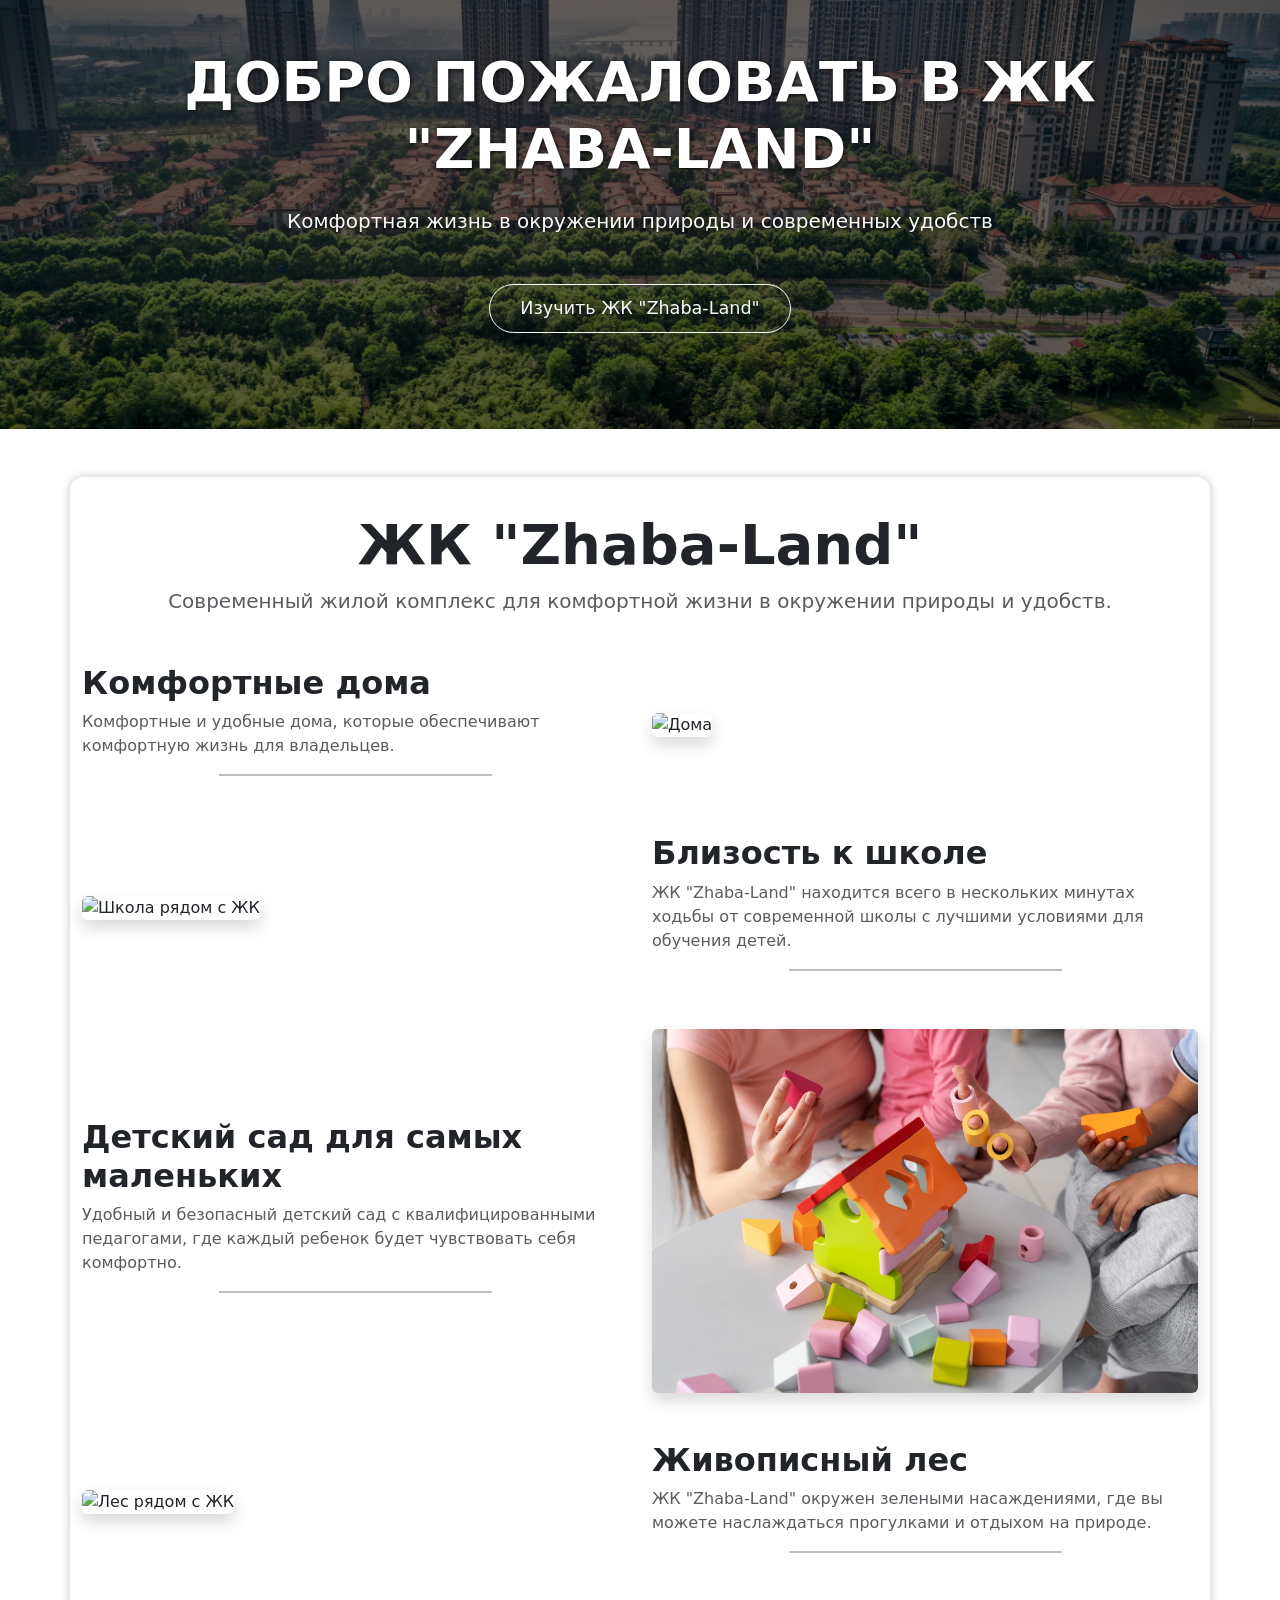
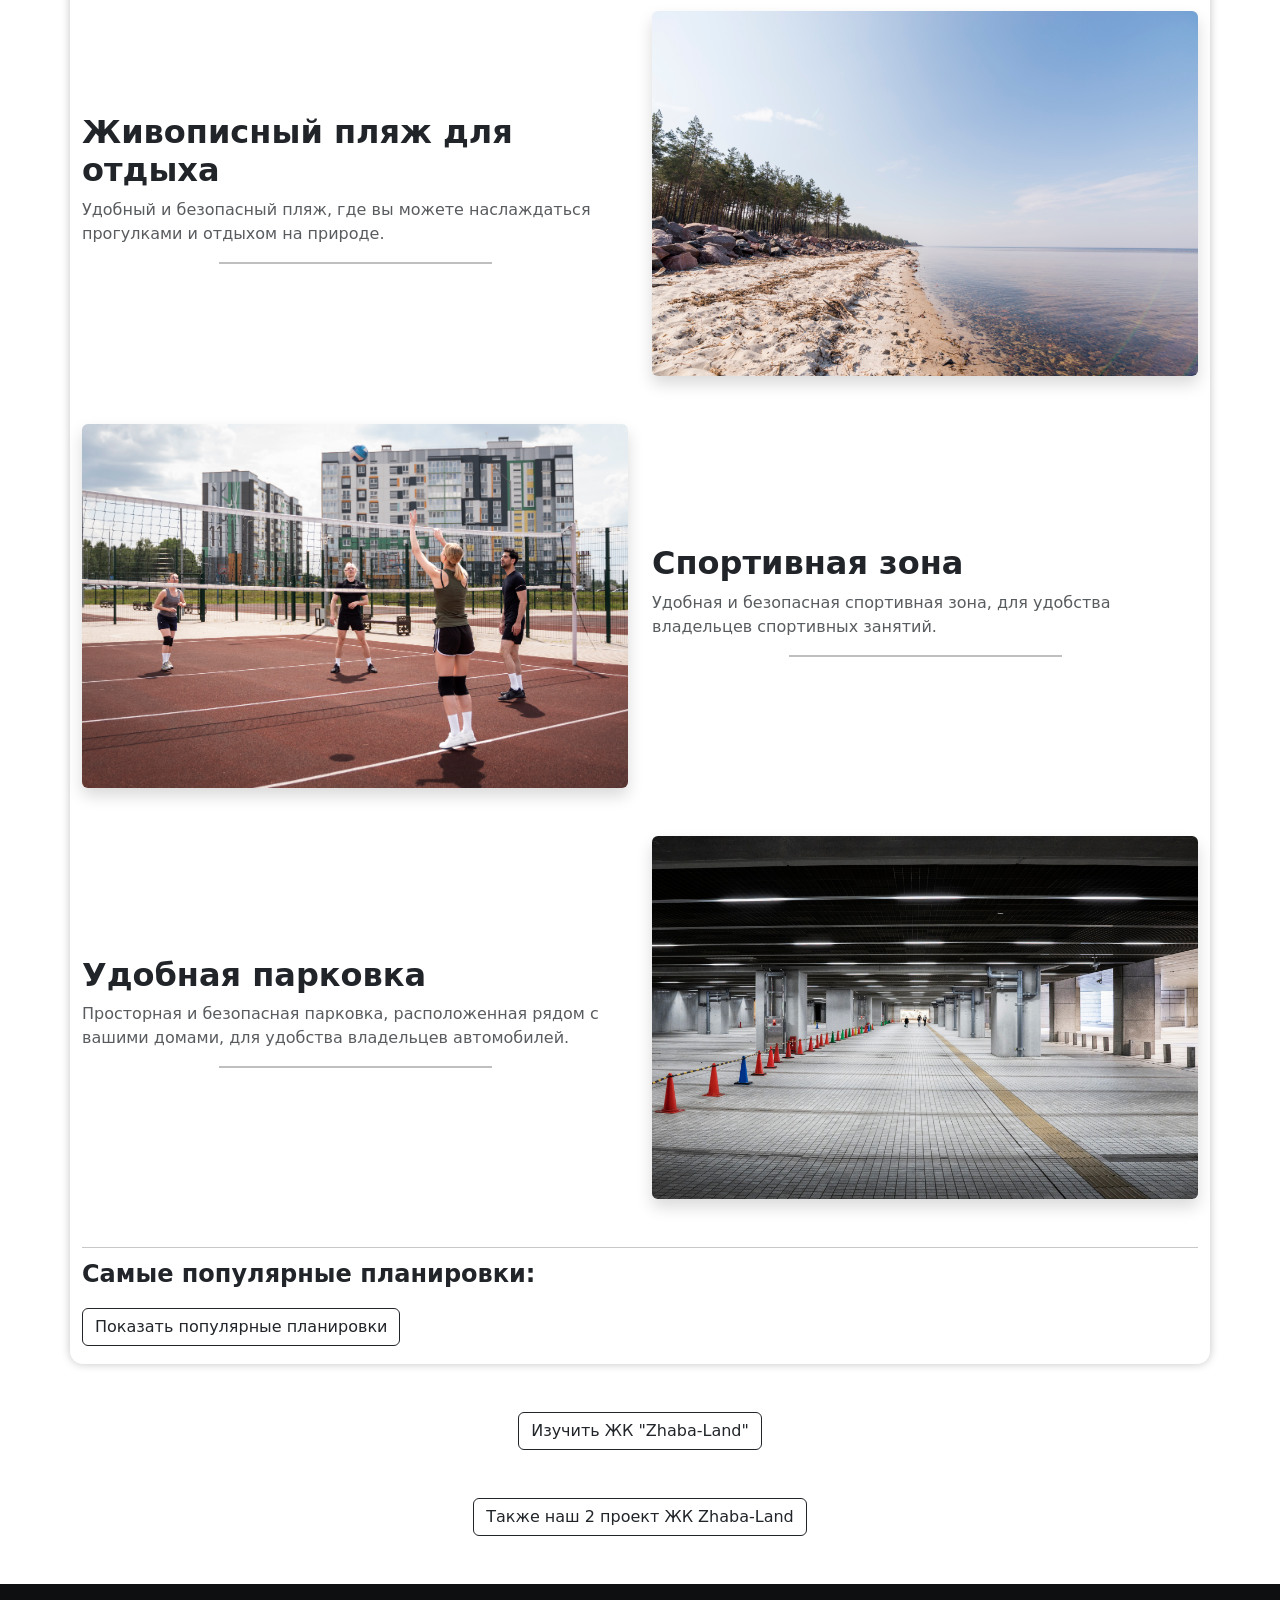
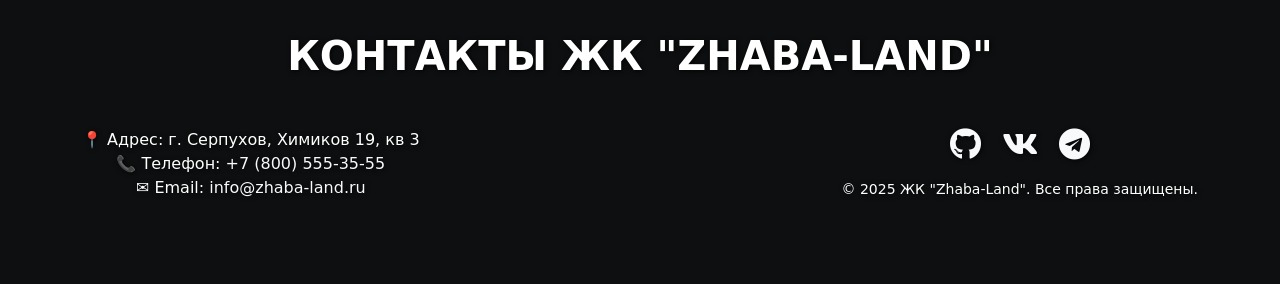
==== project-1/index.html @ 7898f42f "create repo" ====
<!DOCTYPE html>
<html lang="en">
<head>
    <meta charset="UTF-8">
    <script src="../js/assest.js" defer></script>
    <link rel="preload" href="../image/school.jpg" as="image">
    <link rel="preload" href="../image/kindergarten.jpg" as="image">
    <link rel="preload" href="../image/forest.jpg" as="image">
    <link rel="preload" href="../image/parking.jpg" as="image">
    <link rel="preload" href="../image/beach.jpg" as="image">
    <link rel="preload" href="../image/sport-zone.jpg" as="image">
    <link rel="preload" href="../image/house.jpg" as="image">
    <meta name="viewport" content="width=device-width, initial-scale=1.0">
    <link rel="stylesheet" href="../css/main.css">
    <link rel="stylesheet" href="https://cdn.jsdelivr.net/npm/bootstrap@5.3.0/dist/css/bootstrap.min.css">
    <script src="https://cdn.jsdelivr.net/npm/bootstrap@5.3.0/dist/js/bootstrap.bundle.min.js" defer></script>
    <link rel="shortcut icon" href="image/house.svg" type="image/svg+xml">
    <link href="https://cdnjs.cloudflare.com/ajax/libs/font-awesome/5.15.4/css/all.min.css" rel="stylesheet">
    <title>ЖК "Zhaba-Land"</title>
</head>
<body>
<div id="mini-header" class="mini-header">
  <div class="container d-flex justify-content-between align-items-center">
    <a href="#home" class="text-white text-decoration-none fw-bold">ЖК "Zhaba-Land"</a>
    <nav>
      <a href="#about" class="text-white mx-2">О нас</a>
      <a href="#popular-plans-title" class="text-white mx-2">Популярные планировки</a>
      <a href="#contact" class="text-white mx-2">Контакты</a>
      <a href="../index.html" class="text-white mx-2">Назад</a>
    </nav>
  </div>
</div>
<header class="container-fluid bg-dark text-white text-center py-5 position-relative" id="home">
  <div class="overlay"></div>
  <div class="container">
    <div class="row">
      <div class="col">
        <h1 class="display-4 fw-bold mb-4 text-uppercase">
          Добро пожаловать в ЖК "Zhaba-Land"
        </h1>
        <p class="lead text-light mb-5">
          Комфортная жизнь в окружении природы и современных удобств
        </p>
        <button type="button" class="d-flex btn btn-outline-light ms-auto me-auto mt-2 mb-5" data-bs-toggle="modal" data-bs-target="#mapModal">
          Изучить ЖК "Zhaba-Land"
       </button>
      </div>
    </div>
  </div>
</header>
<main class="container my-5" id="main">
<section class="text-center mb-5 mt-4" id="about">
  <h1 class="display-4 fw-bold">ЖК "Zhaba-Land"</h1>
  <p class="lead text-muted">
    Современный жилой комплекс для комфортной жизни в окружении природы и удобств.
  </p>
</section>
<section class="row align-items-center mb-5">
  <div class="col-md-6 order-md-2">
    <img src="../image/house.jpg" alt="Дома" class="img-fluid rounded shadow">
  </div>
  <div class="col-md-6">
    <h2 class="fw-bold">Комфортные дома</h2>
    <p class="text-muted">
      Комфортные и удобные дома, которые обеспечивают комфортную жизнь для владельцев.
    </p>
    <hr>
  </div>
</section>
<section class="row align-items-center mb-5">
  <div class="col-md-6">
    <img src="../image/school.jpg" alt="Школа рядом с ЖК" class="img-fluid rounded shadow">
  </div>
  <div class="col-md-6">
    <h2 class="fw-bold">Близость к школе</h2>
    <p class="text-muted">
      ЖК "Zhaba-Land" находится всего в нескольких минутах ходьбы от современной школы с лучшими условиями для обучения детей.
    </p>
    <hr>
  </div>
</section>
<section class="row align-items-center mb-5">
  <div class="col-md-6 order-md-2">
    <img src="../image/kindergarten.jpg" alt="Детский сад рядом с ЖК" class="img-fluid rounded shadow">
  </div>
  <div class="col-md-6 order-md-1">
    <h2 class="fw-bold">Детский сад для самых маленьких</h2>
    <p class="text-muted">
      Удобный и безопасный детский сад с квалифицированными педагогами, где каждый ребенок будет чувствовать себя комфортно.
    </p>
    <hr>
  </div>
</section>
<section class="row align-items-center mb-5">
  <div class="col-md-6">
    <img src="../image/forest.jpg" alt="Лес рядом с ЖК" class="img-fluid rounded shadow">
  </div>
  <div class="col-md-6">
    <h2 class="fw-bold">Живописный лес</h2>
    <p class="text-muted">
      ЖК "Zhaba-Land" окружен зелеными насаждениями, где вы можете наслаждаться прогулками и отдыхом на природе.
    </p>
    <hr>
  </div>
</section>
<section class="row align-items-center mb-5">
  <div class="col-md-6 order-md-2">
    <img src="../image/beach.jpg" alt="Пляж рядом с ЖК" class="img-fluid rounded shadow">
  </div>
  <div class="col-md-6">
    <h2 class="fw-bold">Живописный пляж для отдыха</h2>
    <p class="text-muted">
      Удобный и безопасный пляж, где вы можете наслаждаться прогулками и отдыхом на природе.
    </p>
    <hr>
  </div>
</section>
<section class="row align-items-center mb-5">
  <div class="col-md-6">
    <img src="../image/sport-zone.jpg" alt="Спортивная зона рядом с ЖК" class="img-fluid rounded shadow">
  </div>
  <div class="col-md-6 order-md-1">
    <h2 class="fw-bold">Спортивная зона</h2>
    <p class="text-muted">
      Удобная и безопасная спортивная зона, для удобства владельцев спортивных занятий.
    </p>
    <hr>
  </div>
</section>
<section class="row align-items-center">
  <div class="col-md-6 order-md-2">
    <img src="../image/parking.jpg" alt="Парковка рядом с ЖК" class="img-fluid rounded shadow">
  </div>
  <div class="col-md-6 order-md-1">
    <h2 class="fw-bold">Удобная парковка</h2>
    <p class="text-muted">
      Просторная и безопасная парковка, расположенная рядом с вашими домами, для удобства владельцев автомобилей.
    </p>
    <hr>
  </div>
</section>
<hr class="mt-5 mb-2">
<p class="text-start fw-bold" style="font-size: 1.5rem" id="popular-plans-title">Самые популярные планировки:</p>
<button class="btn btn-outline-dark mb-2" type="button" data-bs-toggle="collapse" data-bs-target="#popular-plans" aria-expanded="false" aria-controls="popular-plans">
  Показать популярные планировки
</button>
<div class="collapse" id="popular-plans">
  <div class="card card-body">
    <section class="container my-5" id="andromeda">
      <div class="row align-items-center">
        <div class="col-lg-6 mb-4 mb-lg-0">
          <img src="../image/floor-plan-1.jpeg" alt="Планировка этажа" class="img-fluid rounded shadow">
        </div>
        <div class="col-lg-6">
          <h2 class="fw-bold">Планировка этажа дома "Андромеда"</h2>
          <p class="text-muted">
            Представляем вашему вниманию продуманную планировку этажа, которая обеспечивает комфортное проживание. 
            На каждом этаже расположены:
          </p>
          <ul class="list-unstyled text-muted">
            <li>✔ Просторные квартиры различной площади (от 1 до 4 комнат);</li>
            <li>✔ Удобные общие зоны, включая холлы и лестничные площадки;</li>
            <li>✔ Современные лифты и аварийные выходы для безопасности;</li>
            <li>✔ Дополнительные помещения для хранения вещей или велосипедов.</li>
          </ul>
          <p class="text-muted">
            Каждая деталь планировки тщательно продумана, чтобы обеспечить максимальный комфорт и удобство для всех жителей.
          </p>
        </div>
      </div>
    </section>
    <hr class="mt-2 mb-2">
    <section class="container my-5 mb-5">
      <div class="row align-items-center">
        <div class="col-lg-6 order-md-2">
          <img src="../image/floor-plan-2.jpg" alt="Планировка этажа" class="img-fluid rounded shadow">
        </div>
        <div class="col-lg-6">
          <h2 class="fw-bold">Планировка этажа дома "Зевс"</h2>
          <p class="text-muted">
            Представляем вашему вниманию продуманную планировку этажа, которая обеспечивает комфортное проживание. 
            На каждом этаже расположены:
          </p>
          <ul class="list-unstyled text-muted">
            <li>✔ Просторные квартиры различной площади (от 1 до 4 комнат);</li>
            <li>✔ Удобные общие зоны, включая холлы и лестничные площадки;</li>
            <li>✔ Современные лифты и аварийные выходы для безопасности;</li>
            <li>✔ Дополнительные помещения для хранения вещей или велосипедов.</li>
          </ul>
          <p class="text-muted">
            Каждая деталь планировки тщательно продумана, чтобы обеспечить максимальный комфорт и удобство для всех жителей.
          </p>
        </div>
      </div>
    </section>
    <hr class="mt-2 mb-2">
    <section class="container my-5">
      <div class="row align-items-center">
        <div class="col-lg-6 mb-4 mb-lg-0">
          <img src="../image/floor-plan-3.jpg" alt="Планировка этажа" class="img-fluid rounded shadow">
        </div>
        <div class="col-lg-6">
          <h2 class="fw-bold">Планировка этажа дома "Зодиак"</h2>
          <p class="text-muted">
            Представляем вашему вниманию продуманную планировку этажа, которая обеспечивает комфортное проживание. 
            На каждом этаже расположены:
          </p>
          <ul class="list-unstyled text-muted">
            <li>✔ Просторные квартиры различной площади (от 1 до 4 комнат);</li>
            <li>✔ Удобные общие зоны, включая холлы и лестничные площадки;</li>
            <li>✔ Современные лифты и аварийные выходы для безопасности;</li>
            <li>✔ Дополнительные помещения для хранения вещей или велосипедов.</li>
          </ul>
          <p class="text-muted">
            Каждая деталь планировки тщательно продумана, чтобы обеспечить максимальный комфорт и удобство для всех жителей.
          </p>
        </div>
      </div>
    </section>
    <hr class="mt-2 mb-2">
    </div>
  </div>
</main>
<button id="popular-plans" type="button" class="d-flex btn btn-outline-dark ms-auto me-auto mt-2 mb-5" data-bs-toggle="modal" data-bs-target="#mapModal">
  Изучить ЖК "Zhaba-Land"
</button>
<button id="project-2" type="button" class="d-flex btn btn-outline-dark ms-auto me-auto mb-5" data-bs-toggle="modal" data-bs-target="#mapModal2">
  Также наш 2 проект ЖК Zhaba-Land
</button>
<div class="modal fade" id="mapModal" tabindex="-1" role="dialog" aria-labelledby="mapModalLabel" aria-hidden="true">
  <div class="modal-dialog modal-dialog-centered modal-lg" role="document">
    <div class="modal-content">
      <div class="modal-body">
        <svg id="interactive-svg" xmlns="http://www.w3.org/2000/svg" xmlns:xlink="http://www.w3.org/1999/xlink" viewBox="0 0 1200 857">
          <image id="Фон" width="1200" height="857" href="../image/234670.jpg"/>
          <path id="Дом Андромеда" data-name="Фигура 1" class="cls-3" d="M422,712L322,623l-11-96,133-70,14-7,21,12,5,3,45,29,3,72-39,15-13-7-23.132,13.144C456.415,587.069,462.01,651,462,651l-5,2,2,40Z"/>
          <path id="Фигура_2" data-name="Фигура 2" class="cls-3" d="M500,783l112-79,6,3,36-23v-5l13-11,1-96-22-16,3-4-29-17-4,1-18-14-26,28,4,30-23,16-95,57,5,98Z" href="#pins"/>
          <path id="Фигура_3" data-name="Фигура 3" class="cls-3" d="M331,443l-170-1-16-86,23-50,14,4,11-28,54,2,9-23,28,2,2-4h18l3,3h40l9,84-6,20-18-1-2,4,7,48Z"/>
          <path id="Фигура_4" data-name="Фигура 4" class="cls-3" d="M370,291H351l-3-30H306l-3-3H288l-5,3H256l-9,21H224l-9-70,14-36,12,3,6-18h50l6-19,25,1,2-4h14l2,3h35l9,77-4,13-14,1v16l3,23Z"/>
          <path id="Фигура_5" data-name="Фигура 5" class="cls-3" d="M398,175l-13,1-3-34H346l-2-4H329l-1,3H302l-5,19-27,1-6-58,12-27s8.948,4.013,9,3,5-11,5-11l44-1,5-15,23-1,2-3,13-1,2,3h29l6,70-4,11h-8l-2,12,3,17Z"/>
          <path id="Фигура_6" data-name="Фигура 6" class="cls-3" d="M552,468l-84-62-4-87,137-66,100,52-3,85-30,15-70-41-8,8,2,75Z"/>
          <path id="Фигура_7" data-name="Фигура 7" class="cls-3" d="M768,347l-86-52,2-80,111-52,97,43-6,77-24,14-57-26-2,1-4,58Z"/>
          <path id="Фигура_8" data-name="Фигура 8" class="cls-1" d="M1038,407L886,333l3-34,56-32,62,26,11-5,79,34-2,46Z"/>
          <!--<path id="Фигура_9" data-name="Фигура 9" class="cls-8" d="M778,588c-0.142,2.817,243-166,243-166L852,331,625,459S778.142,585.183,778,588Z"/>-->
          <path id="parking-1" class="cls-8" href="#andromeda" d="M804,574L674,489l8-3,5-9,14-9,13-6,18-1,13,5,82,50,8,1,8-1,4-5-7-12-15,3-17-23,14-4-6-12-11-5-10,3s-14.7,6-16,6-19,0-19,0l-16-7-8-8,1-6,117-70,19,9-5,3,2,5,29,5,4-2-3-6,12-2,5,6,12,1,11,3,11,7,6-4,3,3,6-4,27,12-4,3s-10.8-4.518-11-5-3,2-3,2l6,5-3,1,28,14-24,11L877,518ZM671,471l10,6L861,367l-8-6L670,470Z"/>
          <path id="Фигура_10" data-name="Фигура 10" class="cls-9" d="M220,631H162l-2,4-70,2-8-28,41-98,112,1,11,42Z"/>
          <path id="Фигура_11" data-name="Фигура 11" class="cls-10" d="M431,394l-38-25,30-141,113-1,9,10,37-17,42,27,57-26v50l-21,11-58-29L463,316l3,62Z"/>
          <path id="Фигура_12" data-name="Фигура 12" class="cls-8" d="M929,860l223-203,20,8,20-18,8,15-10,23,10,8V855Z"/>
          <path id="Фигура_13" data-name="Фигура 13" class="cls-8" d="M980,135l2-10,96-56s-22.48-4.337-20-5,7-6,7-6l133,15V174Z"/>
          <path id="Фигура_14" data-name="Фигура 14" class="cls-9" d="M51,742l-8-30,47-24,52,29,42-24L293,811l7,47H247l-42-1-60-69-40,23Z"/>
          <path id="Фигура_15" data-name="Фигура 15" class="cls-11" d="M1115,275l-6-6-8-1-5-4-3,1-16-15,1-14,7-6,18-3,2-7,6-6h3l1,5,2,2v8l12,11,1,5,6,3-1,9-4,7-2,10Z"/>
          <path id="Фигура_16" data-name="Фигура 16" class="cls-12" d="M189,202H119l-1-3H89l-3-16H51l-3-17,62-90,18-6,116,2,3,13Z"/>
          <path id="Фигура_17" data-name="Фигура 17" class="cls-12" d="M892,229l20,4,17-35-79-14Z"/>
          <path id="school" class="cls-9" d="M434,217l124,1V203l30-1v8l46,22,28-12V203l-51-27-1-7H577l-26-15-24,9,12,4-102,2-5,16Z"/>
          <path id="forest" class="cls-10" d="M0,601L133,434s-8.984-6.34-11-6,25-62,25-62l-3-10,22-53,13,5,7-23L273,78l-14-2L193,206,58,207,40,197l-21,1L94,81,60,62-1,68ZM1199,204V175L977,137l5-13,93-53-17-5,6-9L953,43,867,27l-90-4H723l-68,1-81-1-4,1L416,23l-72,1-3,3L237,35l-1,6L338,54l1-6,22,2,2-4h15l3,3h27l6,20Z"/>
        </svg>
        <div class="tooltip" id="tooltip"></div>
      </div>
      <div class="modal-footer">
        <button type="button" class="btn btn-outline-dark" data-bs-dismiss="modal">Закрыть</button>
      </div>
    </div>
  </div>
</div>
<div class="modal fade" id="mapModal2" tabindex="-1" role="dialog" aria-labelledby="mapModalLabel2" aria-hidden="true">
  <div class="modal-dialog modal-dialog-centered modal-lg" role="document">
    <div class="modal-content">
      <div class="modal-body">
        <svg id="Зоны_отдыха" data-name="Зоны отдыха" xmlns="http://www.w3.org/2000/svg" xmlns:xlink="http://www.w3.org/1999/xlink" viewBox="0 0 512 341">
          <image id="Фон" width="512" height="341" href="../image/project-2.jpg"/>
          <path id="Фигура_3" data-name="Фигура 3" class="cls-1" d="M157,73h37v37H170v-1h-2v-1h-4v-1h-1v-1h-1v-1h-1v-1h-1v-2h-1V99h-1V98h-1V73Z"/>
          <rect id="Фигура_4" data-name="Фигура 4" class="cls-2" x="302" y="153" width="37" height="54"/>
          <path id="Фигура_5" data-name="Фигура 5" class="cls-1" d="M194,254H157V229h1v-3h1v-2h1v-1h1v-1h1v-1h1v-1h1v-1h2v-1h29Z"/>
          <path id="Фигура_6" data-name="Фигура 6" class="cls-1" d="M329,90V66H310V90h19Z"/>
          <path id="Фигура_7" data-name="Фигура 7" class="cls-1" d="M310,295h19V271H310v24Z"/>
          <path id="Фигура_8" data-name="Фигура 8" class="cls-1" d="M299,194V165H253v29h46Z"/>
          <path id="Фигура_1" data-name="Фигура 1" class="cls-1" d="M195,205v-1h-2v-1h-1v-9h-1v-5h1v-9h1v-1h1v-1h2v-1h43v1h1v1h1v23h-1v2h-1v1H195Z"/>
          <path id="Фигура_2" data-name="Фигура 2" class="cls-1" d="M237,150v-1h2v-1h1v-2h1V125h-1v-1h-1v-1a9.748,9.748,0,0,1-1,0,3.163,3.163,0,0,1,0-1H194v1h-1v1h-1v23h1v1h1v1h1v1h42Z"/>
          <path id="Дом-8" class="cls-3" d="M292,205H269v35H372l1-31h-2v-7h2V158h-2v-7h2l-1-31H269v35h23V143h58v74H292V205Z"/>
          <path id="Дом-7" class="cls-3" d="M351,94v1h-5V94h-5V87h-1V82h1V64h-1V59h1V53h5V52h5v1h21V52h4v1h4v7h1v4h-1V84h1v3h-1v7h-4v1h-4V94H351Z"/>
          <path id="Дом-6" class="cls-3" d="M259,95V87h-1V84h1V64h-1V61h1V53h4V52h4v1h22V52h4v1h5v7h1v4h-1V83h1v4h-1v8H259Z"/>
          <path id="Дом-5" class="cls-3" d="M147,104H124V40H228v64H205V62H147v42Z"/>
          <path id="Дом-4" class="cls-3" d="M177,208H164v8H125V174h13V154H125V112h39v7h13v22h-1v1h-1v8h1v1h1v25h-1v1h-1v4h1v1h-1v3h1v1h1v22Z"/>
          <path id="Дом-3" class="cls-3" d="M341,304v-7h-1v-3h1V274h-1v-4h1v-7h5v-1h4v1h21v-1h4v1h5v8h1v3h-1v20h1v3h-1v7h-4v1h-4v-1H355v1h-9v-1h-5Z"/>
          <path id="Дом-2" class="cls-3" d="M259,304v-7h-1v-3h1V274h-1v-3h1v-8h4v-1h4v1h31v41H259Z"/>
          <path id="Дом-1" class="cls-3" d="M124,288V224h23v41h58V224h23v64H124Z"/>
          <path id="Парки" class="cls-10" d="M414,311h-1v-1h-1V80h1V79h1V78h98V311H414ZM247,341V329h1v-1H512v13H247Zm-18,0V315h-1v-1h-1v-1H103v1h-2v2h-1v25H229ZM81,341V314H80v-1H0v28H81ZM0,294H80s0.009-1.067,0-1a4.987,4.987,0,0,0,1,0V35H80V34H79V33s-79.082-.095-79,0S0,294,0,294ZM0,15H512V0H0V15ZM405,62H512V32H405V62Z"/>
          <path id="Фигура_9" data-name="Фигура 9" class="cls-4" d="M457,366"/>
        </svg>        
        <div class="tooltip" id="tooltip"></div>
      </div>
      <div class="modal-footer">
        <button type="button" class="btn btn-outline-dark" data-bs-dismiss="modal">Закрыть</button>
      </div>
    </div>
  </div>
</div>
<footer class="container-fluid bg-dark text-white text-center py-5 position-relative">
  <div class="overlay"></div>
  <div class="container" id="contact">
    <div class="row">
      <div class="col">
        <h2 class="fw-bold mb-5">Контакты ЖК "Zhaba-Land"</h2>
        <p class="float-start">
          📍 Адрес: г. Серпухов, Химиков 19, кв 3 <br>
          📞 Телефон: <a href="tel:+74951234567" class="text-light text-decoration-none">+7 (800) 555-35-55</a> <br>
          ✉️ Email: <a href="mailto:info@zhaba-land.ru" class="text-light text-decoration-none">info@zhaba-land.ru</a>
        </p>
        <div class="social-icons float-end">
          <a href="https://github.com/razemsb" target="_blank" class="text-light mx-2 mt-1"><i class="fab fa-github fa-2x"></i></a>
          <a href="#" class="text-light mx-2 mt-1"><i class="fab fa-vk fa-2x"></i></a>
          <a href="#" class="text-light mx-2 mt-1"><i class="fab fa-telegram fa-2x"></i></a>
          <p class="text-white small mt-3">© 2025 ЖК "Zhaba-Land". Все права защищены.</p> 
        </div>
      </div>
    </div>
  </div>
</footer>
<div id="loading-overlay">
  <div class="spinner"></div>
</div>
</body>
</html>
---- css/main.css ----
html {
  scroll-behavior: smooth;
}
.cls-1, .cls-2, .cls-3, .cls-4, .cls-5, .cls-6, .cls-7, .cls-8, .cls-9, .cls-10, .cls-11, .cls-12, .cls-13, .cls-14, .cls-15, .cls-16, .cls-17 {
fill-rule: evenodd;
fill-opacity: 0;
transition: fill-opacity 0.2s ease;
}
.cls-1:hover,.cls-2:hover, .cls-3:hover, .cls-4:hover, .cls-5:hover, .cls-6:hover, .cls-7:hover, .cls-8:hover, .cls-9:hover, .cls-10:hover, .cls-11:hover, .cls-12:hover, .cls-13:hover, .cls-14:hover, .cls-15:hover, .cls-16:hover, .cls-17:hover {
fill-opacity: 50%;
}
.container-from-image {
    margin-top: 50px;
    margin-left: auto;
    margin-right: auto;
}
svg {
    display: block;
    margin-left: auto;
    margin-right: auto;
}
.cls-1 {
    fill: #e2907a;
  }
  .cls-1 {
    fill: #e2907a;
  }

  .cls-1, .cls-10, .cls-11, .cls-12, .cls-2, .cls-3, .cls-4, .cls-5, .cls-6, .cls-7, .cls-8, .cls-9, .cls-10, .cls-11, .cls-12, .cls-13, .cls-14, .cls-15, .cls-16, .cls-17 {
    fill-rule: evenodd;
    pointer-events: visiblePainted;
    stroke: #fff;
    stroke-width: 0.5px;
    stroke-linecap: round;
    stroke-linejoin: round;
  }
  .cls-2 {
    fill: #add19a;
  }

  .cls-3 {
    fill: #8691c8;
  }

  .cls-4 {
    fill: #9786bd;
  }

  .cls-5 {
    fill: #af8bbd;
  }

  .cls-6 {
    fill: #e296bf;
  }

  .cls-7 {
    fill: #e2939a;
  }

  .cls-8 {
    fill: #626262;
  }

  .cls-9 {
    fill: #2a456e;
  }

  .cls-10 {
    fill: #74b65f;
  }

  .cls-11 {
    fill: #88a3d6;
  }

  .cls-12 {
    fill: #a0a0a0;
  }
  .cls-13 {
    fill: #a0a0a0;
  }
  .cls-14 {
    fill: #a0a0a0;
  }
  .cls-15 {
    fill: #a0a0a0;
  }
  .cls-16 {
    fill: #a0a0a0;
  }
  .cls-17 {
    fill: #a0a0a0;
  }
  .tooltip {
    width: auto;
    max-width: 400px;
    height: auto;
    position: absolute;
    background-color: #ffffff;
    border-radius: 5px;
    padding: 5px;
    opacity: 0;
    transition: opacity 0.4s ease;
  }
  .tooltip.show {
    opacity: 1;
  }
  body::-webkit-scrollbar {
    width: 0px;
    background: transparent;
  }

  body::-webkit-scrollbar-thumb {
    background-color: transparent;
  }
.modal-content {
    height: auto;
    margin: auto;
    padding: 10px;
    border: none;
    border-radius: 0;
}
header {
    background-image: url('../image/karousel-1.jpg');
    background-size: cover;
    animation: changeBackground 12s ease-in-out infinite;
    background-size: cover;
    background-position: center;
    color: #fff;
    text-shadow: 1px 1px 5px rgba(0, 0, 0, 0.8);
    min-height: 400px;
    position: relative;
}
@keyframes changeBackground {
    0% {
        background-image: url('../image/karousel-1.jpg');
    }
    25% {
        background-image: url('../image/karousel-2.jpg');
    }
    50% {
        background-image: url('../image/karousel-3.jpg');
    }
    75% {
        background-image: url('../image/karousel-2.jpg');
    }
    100% {
        background-image: url('../image/karousel-1.jpg');
    }
}
header .overlay {
    position: absolute;
    top: 0;
    left: 0;
    width: 100%;
    height: 100%;
    background: rgba(0, 0, 0, 0.6);
    z-index: 1;
}
header .container {
    position: relative;
    z-index: 2;
}
header h1 {
    font-size: 3rem;
    text-transform: uppercase;
    animation: fadeInDown 1s ease-out;
}
header p {
    font-size: 1.25rem;
    margin-bottom: 20px;
    animation: fadeInUp 1s ease-out;
}
header .btn {
    font-size: 1.1rem;
    padding: 10px 30px;
    border-radius: 30px;
    animation: fadeIn 1.5s ease-out;
}
@keyframes fadeInDown {
    from {
        opacity: 0;
        transform: translateY(-50px);
    }
    to {
        opacity: 1;
        transform: translateY(0);
    }
}
@keyframes fadeInUp {
    from {
        opacity: 0;
        transform: translateY(50px);
    }
    to {
        opacity: 1;
        transform: translateY(0);
    }
}
@keyframes fadeIn {
    from {
        opacity: 0;
    }
    to {
        opacity: 1;
    }
}
footer {
    color: #fff;
    text-shadow: 1px 1px 5px rgba(0, 0, 0, 0.8);
    position: relative;
    min-height: 300px;
}
footer .overlay {
    position: absolute;
    top: 0;
    left: 0;
    width: 100%;
    height: 100%;
    background: rgba(0, 0, 0, 0.6);
    z-index: 1;
}
footer .container {
    position: relative;
    z-index: 2;
}
footer h2 {
    font-size: 2.5rem;
    text-transform: uppercase;
    animation: fadeInDown 1s ease-out;
}
footer p {
    font-size: 1rem;
    margin-bottom: 20px;
    animation: fadeInUp 1s ease-out;
}
footer .social-icons a {
    transition: transform 0.3s ease, color 0.3s ease;
}
footer .social-icons a:hover {
    transform: scale(1.2);
    color: #f8c045;
}
@keyframes fadeInDown {
    from {
        opacity: 0;
        transform: translateY(-50px);
    }
    to {
        opacity: 1;
        transform: translateY(0);
    }
}
@keyframes fadeInUp {
    from {
        opacity: 0;
        transform: translateY(50px);
    }
    to {
        opacity: 1;
        transform: translateY(0);
    }
}
.mini-header {
    position: fixed;
    top: 0;
    left: 0;
    width: 100%;
    background-color: rgb(0, 0, 0);
    color: white;
    z-index: 999;
    transform: translateY(-100%);
    transition: transform 0.3s ease-in-out;
    padding: 15px 0;
}
.mini-header.visible {
  transform: translateY(0);
}
.modal-content {
    width: 90%;
    height: 90%;
}
.popular-plans {
    position: relative;
    max-height: 0;
    opacity: 0;
    overflow: hidden;
    display: none; 
    transition: max-height 0.5s ease-in-out, opacity 0.5s ease-in-out;
}
.collapse {
  transition: height 0.3s ease, opacity 0.3s ease;
}
.card, .card-body {
  border: none!important;
  box-shadow: none;
}
.popular-plans .overlay {
    position: absolute;
    top: 0;
    left: 0;
    width: 100%;
    height: 100%;
    background: rgba(0, 0, 0, 0.6);
    z-index: 1;
}
.popular-plans .container {
    position: relative;
    z-index: 2;
}
.popular-plans h2 {
    font-size: 2.5rem;
    animation: fadeInDown 1s ease-out;
}
.popular-plans p {
    font-size: 1rem;
    margin-bottom: 20px;
    animation: fadeInUp 1s ease-out;
}
.popular-plans .btn {
    font-size: 1.1rem;
    padding: 10px 30px;
    border-radius: 30px;
    animation: fadeIn 1.5s ease-out;
}
path {
  cursor: pointer;
  transition: fill 0.3s ease;
}
#loading-overlay {
  position: fixed;
  top: 0;
  left: 0;
  width: 100%;
  height: 100%;
  background-color: white;
  display: flex;
  justify-content: center;
  align-items: center;
  z-index: 9999;
}
.spinner {
  border: 8px solid #f3f3f3;
  border-top: 8px solid #3498db;
  border-radius: 50%;
  width: 50px;
  height: 50px;
  animation: spin 1s linear infinite;
}
@keyframes spin {
  0% {
    transform: rotate(0deg);
  }
  100% {
    transform: rotate(360deg);
  }
}
#mini-header a:hover {
  text-decoration: none;
}
main {
  box-shadow: 0 0 10px rgba(0, 0, 0, 0.233);
  border-radius: 13px;
  padding: 10px;
}
section.align-items-center hr {
  width: 50%;
  margin: auto;
  margin-top: 10px;
  margin-bottom: 10px;
  border: 1px solid #000000; 
}
section.row.align-items-center h2, section.row.align-items-center p, section.row.align-items-center hr, section.row.align-items-center img {
  animation: fadeInUp 1s ease-out;
}
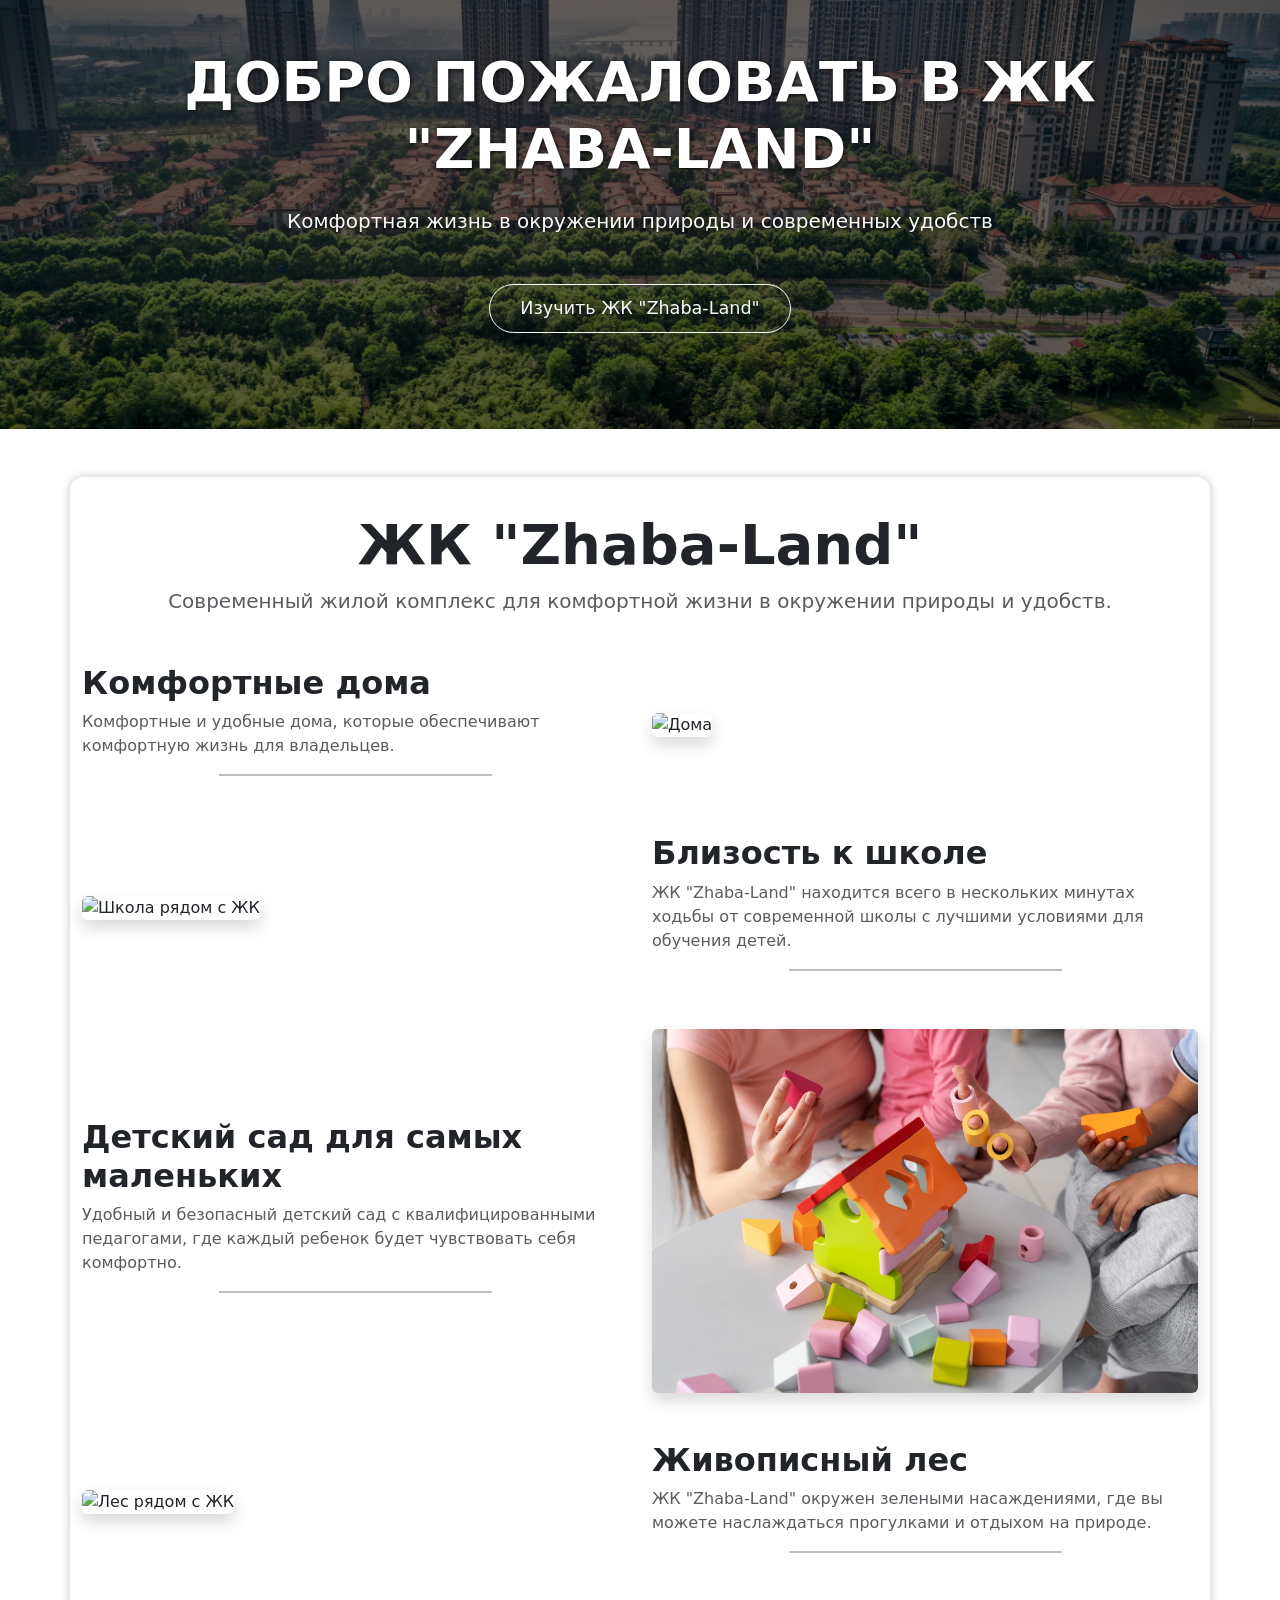
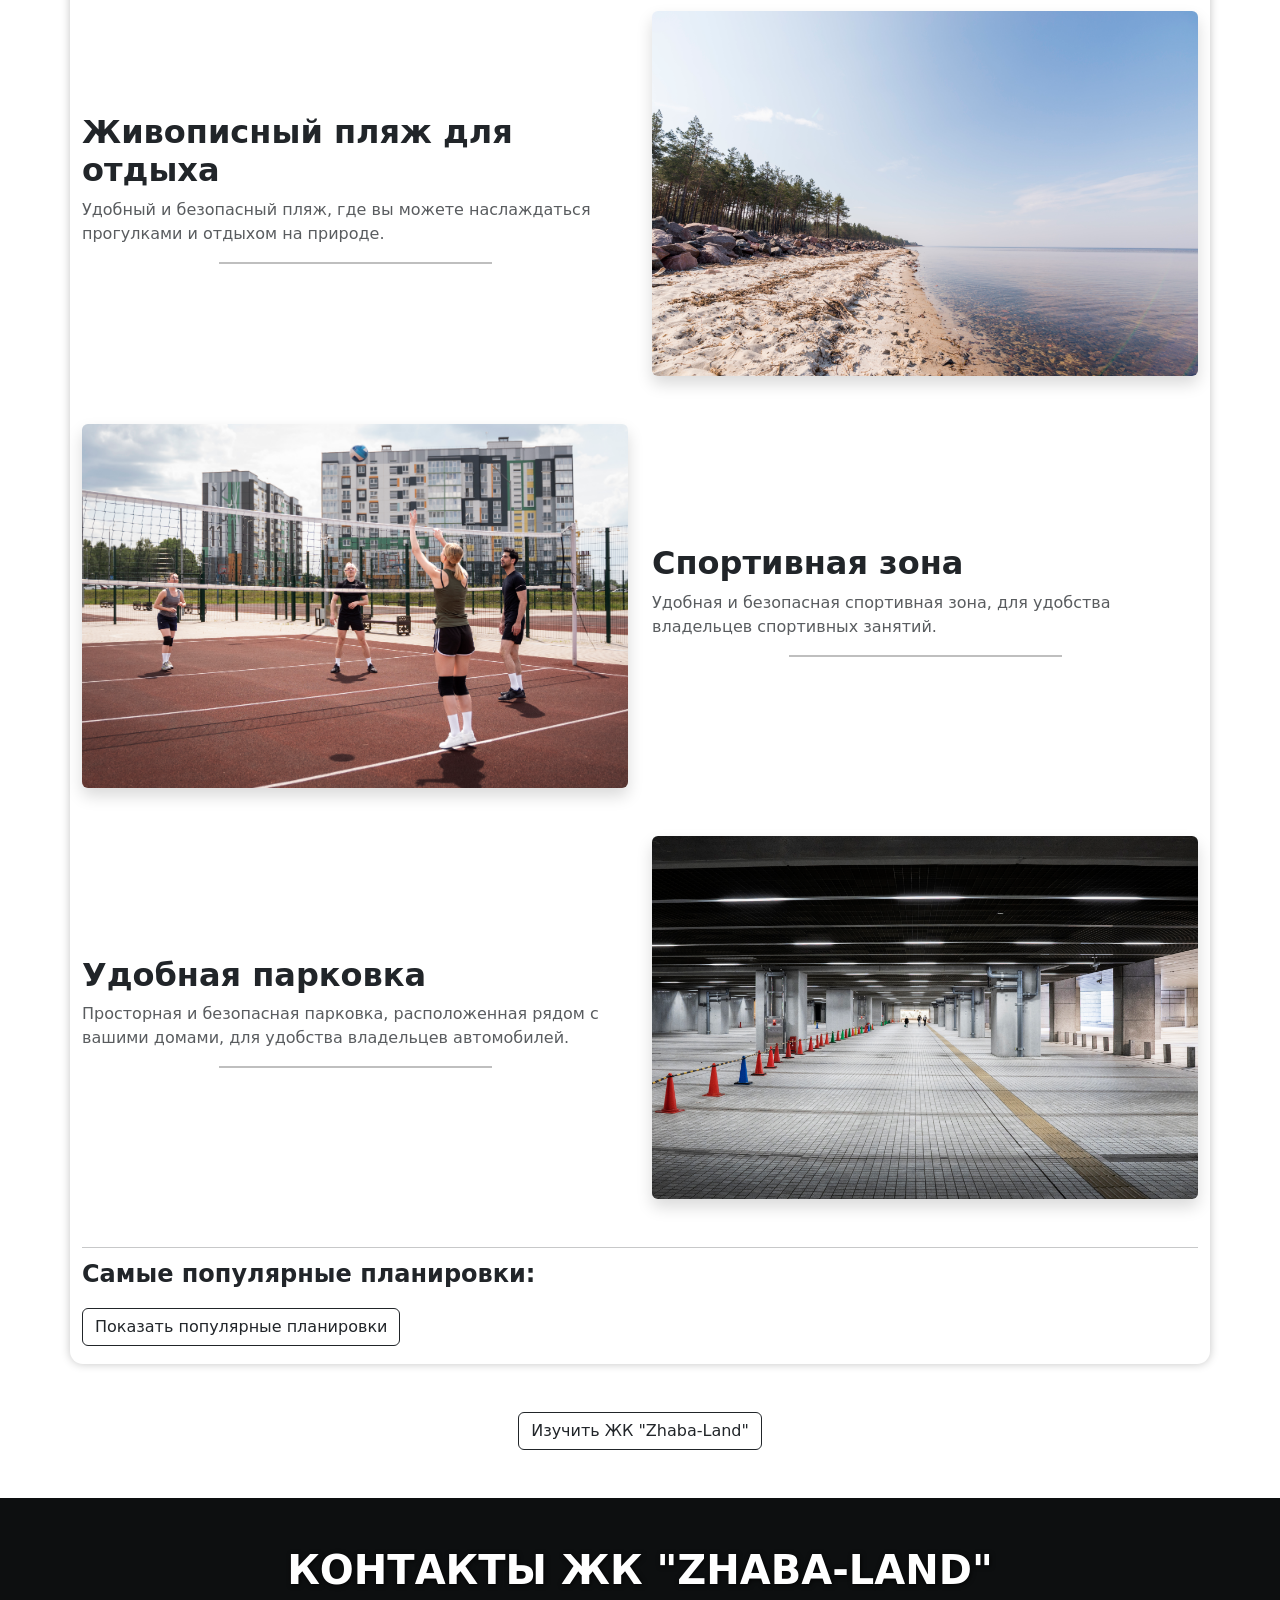
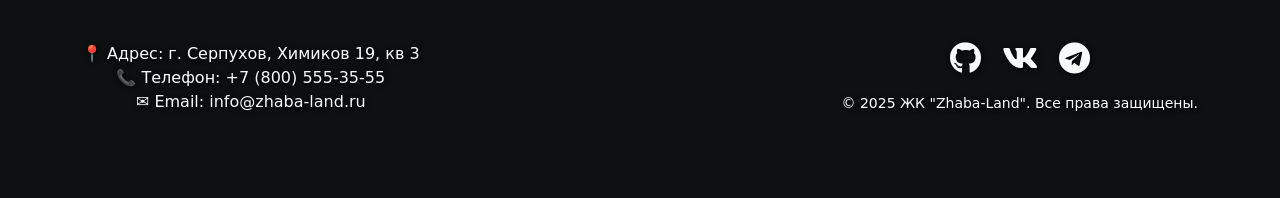
==== commit 38117d15: "update code and add project-2" ====
--- a/project-1/index.html
+++ b/project-1/index.html
@@ -224,9 +224,6 @@
 <button id="popular-plans" type="button" class="d-flex btn btn-outline-dark ms-auto me-auto mt-2 mb-5" data-bs-toggle="modal" data-bs-target="#mapModal">
   Изучить ЖК "Zhaba-Land"
 </button>
-<button id="project-2" type="button" class="d-flex btn btn-outline-dark ms-auto me-auto mb-5" data-bs-toggle="modal" data-bs-target="#mapModal2">
-  Также наш 2 проект ЖК Zhaba-Land
-</button>
 <div class="modal fade" id="mapModal" tabindex="-1" role="dialog" aria-labelledby="mapModalLabel" aria-hidden="true">
   <div class="modal-dialog modal-dialog-centered modal-lg" role="document">
     <div class="modal-content">
@@ -262,39 +259,6 @@
     </div>
   </div>
 </div>
-<div class="modal fade" id="mapModal2" tabindex="-1" role="dialog" aria-labelledby="mapModalLabel2" aria-hidden="true">
-  <div class="modal-dialog modal-dialog-centered modal-lg" role="document">
-    <div class="modal-content">
-      <div class="modal-body">
-        <svg id="Зоны_отдыха" data-name="Зоны отдыха" xmlns="http://www.w3.org/2000/svg" xmlns:xlink="http://www.w3.org/1999/xlink" viewBox="0 0 512 341">
-          <image id="Фон" width="512" height="341" href="../image/project-2.jpg"/>
-          <path id="Фигура_3" data-name="Фигура 3" class="cls-1" d="M157,73h37v37H170v-1h-2v-1h-4v-1h-1v-1h-1v-1h-1v-1h-1v-2h-1V99h-1V98h-1V73Z"/>
-          <rect id="Фигура_4" data-name="Фигура 4" class="cls-2" x="302" y="153" width="37" height="54"/>
-          <path id="Фигура_5" data-name="Фигура 5" class="cls-1" d="M194,254H157V229h1v-3h1v-2h1v-1h1v-1h1v-1h1v-1h1v-1h2v-1h29Z"/>
-          <path id="Фигура_6" data-name="Фигура 6" class="cls-1" d="M329,90V66H310V90h19Z"/>
-          <path id="Фигура_7" data-name="Фигура 7" class="cls-1" d="M310,295h19V271H310v24Z"/>
-          <path id="Фигура_8" data-name="Фигура 8" class="cls-1" d="M299,194V165H253v29h46Z"/>
-          <path id="Фигура_1" data-name="Фигура 1" class="cls-1" d="M195,205v-1h-2v-1h-1v-9h-1v-5h1v-9h1v-1h1v-1h2v-1h43v1h1v1h1v23h-1v2h-1v1H195Z"/>
-          <path id="Фигура_2" data-name="Фигура 2" class="cls-1" d="M237,150v-1h2v-1h1v-2h1V125h-1v-1h-1v-1a9.748,9.748,0,0,1-1,0,3.163,3.163,0,0,1,0-1H194v1h-1v1h-1v23h1v1h1v1h1v1h42Z"/>
-          <path id="Дом-8" class="cls-3" d="M292,205H269v35H372l1-31h-2v-7h2V158h-2v-7h2l-1-31H269v35h23V143h58v74H292V205Z"/>
-          <path id="Дом-7" class="cls-3" d="M351,94v1h-5V94h-5V87h-1V82h1V64h-1V59h1V53h5V52h5v1h21V52h4v1h4v7h1v4h-1V84h1v3h-1v7h-4v1h-4V94H351Z"/>
-          <path id="Дом-6" class="cls-3" d="M259,95V87h-1V84h1V64h-1V61h1V53h4V52h4v1h22V52h4v1h5v7h1v4h-1V83h1v4h-1v8H259Z"/>
-          <path id="Дом-5" class="cls-3" d="M147,104H124V40H228v64H205V62H147v42Z"/>
-          <path id="Дом-4" class="cls-3" d="M177,208H164v8H125V174h13V154H125V112h39v7h13v22h-1v1h-1v8h1v1h1v25h-1v1h-1v4h1v1h-1v3h1v1h1v22Z"/>
-          <path id="Дом-3" class="cls-3" d="M341,304v-7h-1v-3h1V274h-1v-4h1v-7h5v-1h4v1h21v-1h4v1h5v8h1v3h-1v20h1v3h-1v7h-4v1h-4v-1H355v1h-9v-1h-5Z"/>
-          <path id="Дом-2" class="cls-3" d="M259,304v-7h-1v-3h1V274h-1v-3h1v-8h4v-1h4v1h31v41H259Z"/>
-          <path id="Дом-1" class="cls-3" d="M124,288V224h23v41h58V224h23v64H124Z"/>
-          <path id="Парки" class="cls-10" d="M414,311h-1v-1h-1V80h1V79h1V78h98V311H414ZM247,341V329h1v-1H512v13H247Zm-18,0V315h-1v-1h-1v-1H103v1h-2v2h-1v25H229ZM81,341V314H80v-1H0v28H81ZM0,294H80s0.009-1.067,0-1a4.987,4.987,0,0,0,1,0V35H80V34H79V33s-79.082-.095-79,0S0,294,0,294ZM0,15H512V0H0V15ZM405,62H512V32H405V62Z"/>
-          <path id="Фигура_9" data-name="Фигура 9" class="cls-4" d="M457,366"/>
-        </svg>        
-        <div class="tooltip" id="tooltip"></div>
-      </div>
-      <div class="modal-footer">
-        <button type="button" class="btn btn-outline-dark" data-bs-dismiss="modal">Закрыть</button>
-      </div>
-    </div>
-  </div>
-</div>
 <footer class="container-fluid bg-dark text-white text-center py-5 position-relative">
   <div class="overlay"></div>
   <div class="container" id="contact">
--- a/css/main.css
+++ b/css/main.css
@@ -295,6 +295,7 @@
 .card, .card-body {
   border: none!important;
   box-shadow: none;
+  height: 100%;
 }
 .popular-plans .overlay {
     position: absolute;
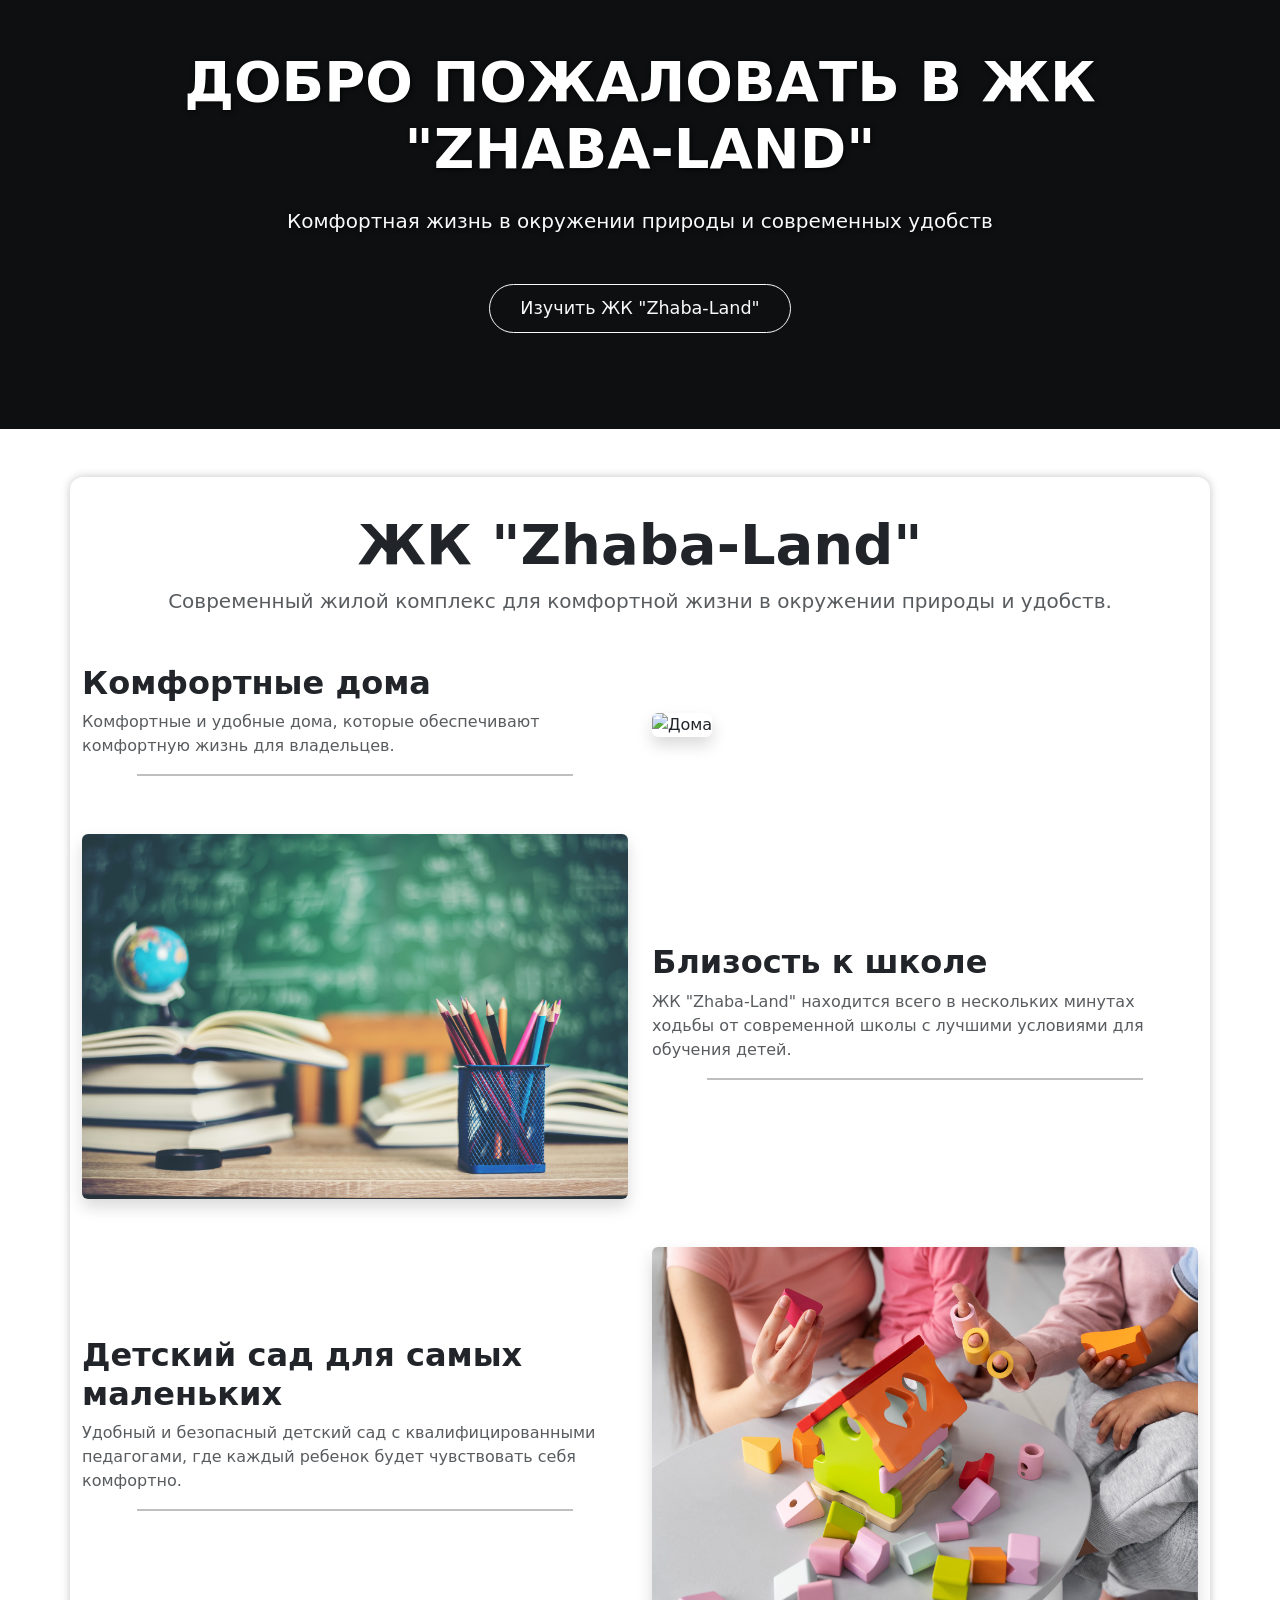
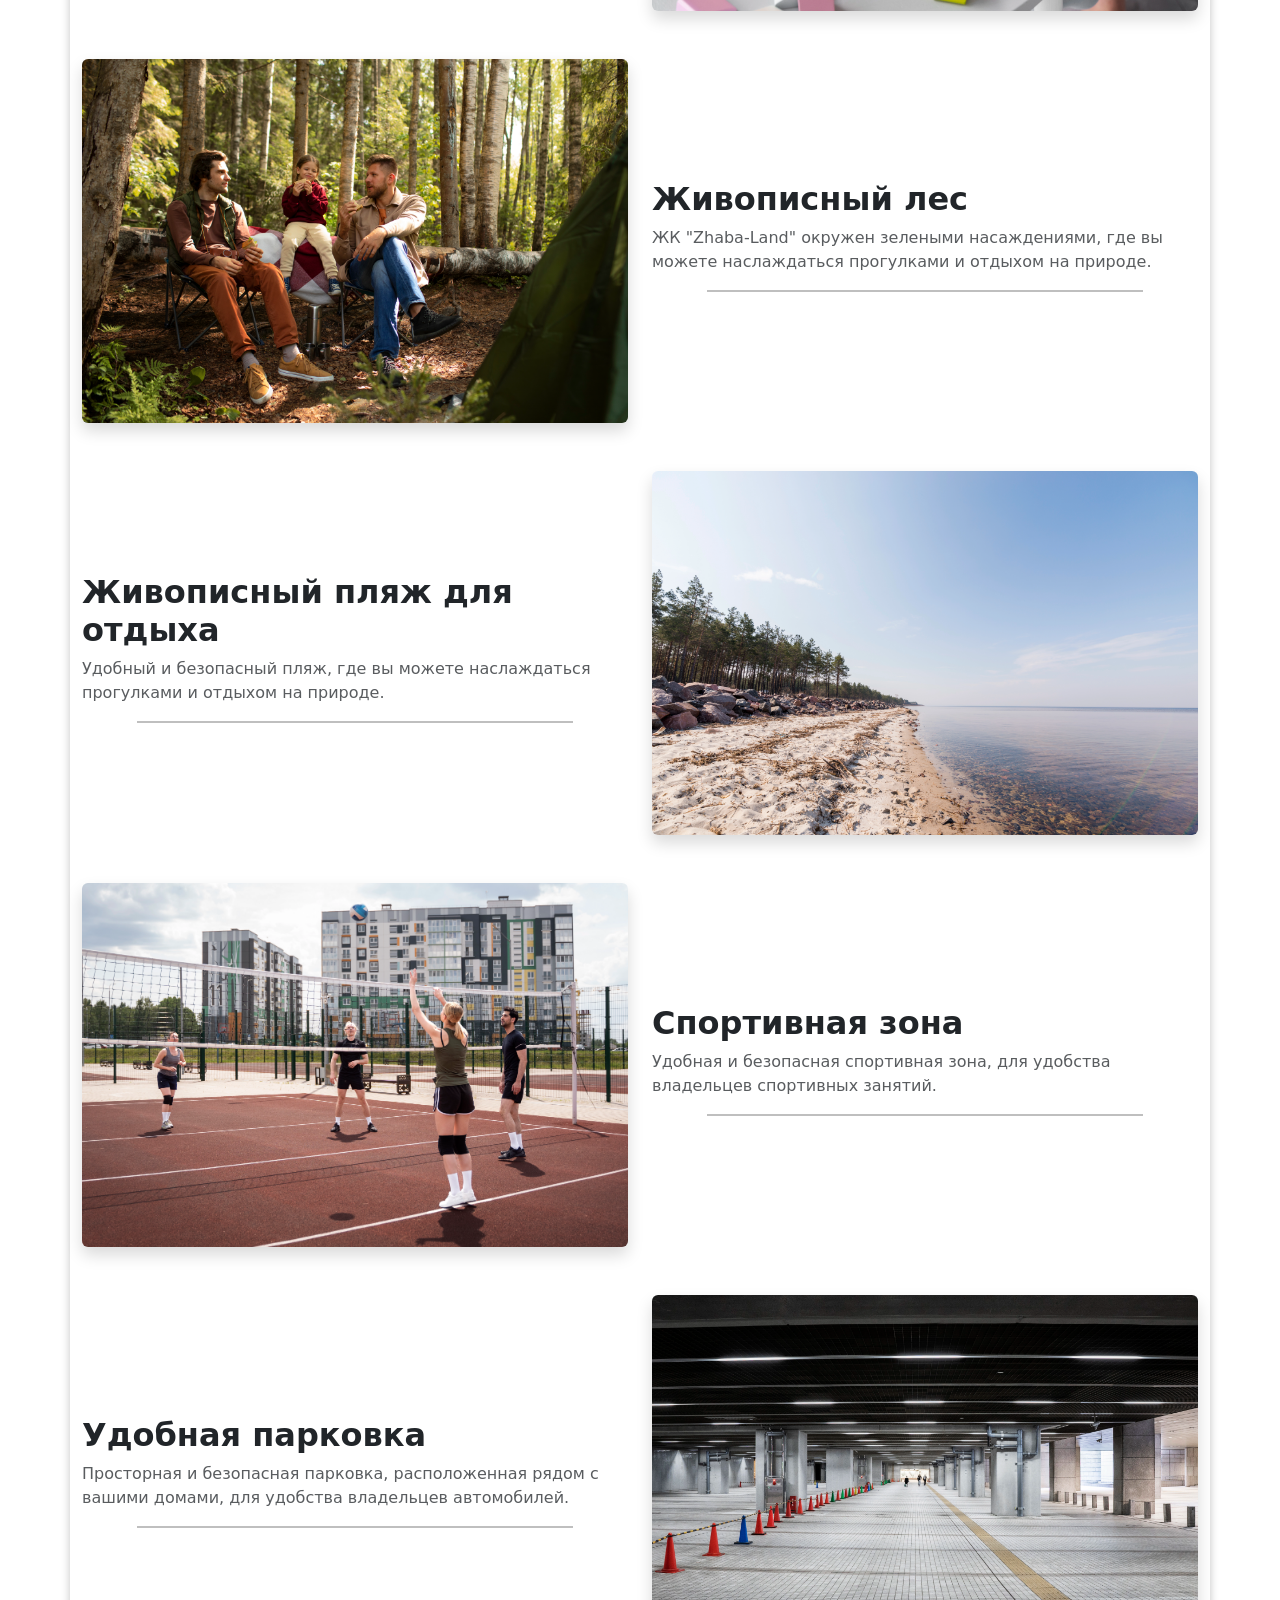
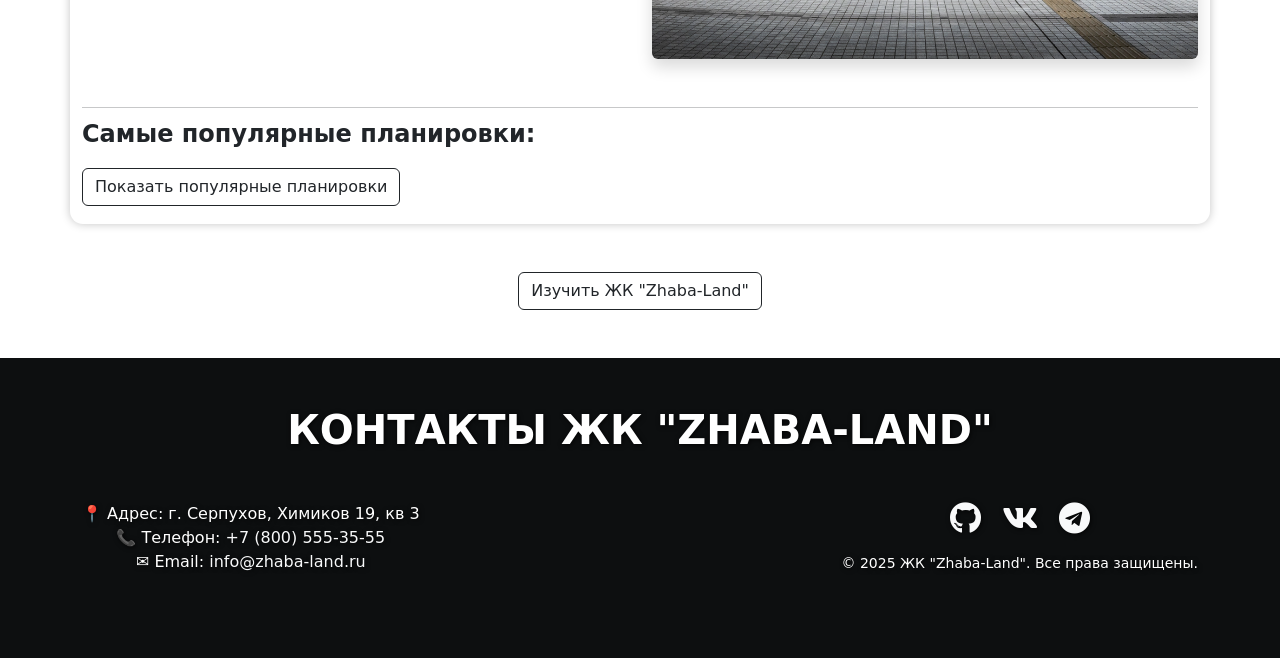
==== commit 0749f4c9: "updated code and add webp images" ====
--- a/project-1/index.html
+++ b/project-1/index.html
@@ -3,13 +3,13 @@
 <head>
     <meta charset="UTF-8">
     <script src="../js/assest.js" defer></script>
-    <link rel="preload" href="../image/school.jpg" as="image">
-    <link rel="preload" href="../image/kindergarten.jpg" as="image">
-    <link rel="preload" href="../image/forest.jpg" as="image">
-    <link rel="preload" href="../image/parking.jpg" as="image">
-    <link rel="preload" href="../image/beach.jpg" as="image">
-    <link rel="preload" href="../image/sport-zone.jpg" as="image">
-    <link rel="preload" href="../image/house.jpg" as="image">
+    <link rel="preload" href="../image/school.webp" as="image">
+    <link rel="preload" href="../image/kindergarten.webp" as="image">
+    <link rel="preload" href="../image/forest.webp" as="image">
+    <link rel="preload" href="../image/parking.webp" as="image">
+    <link rel="preload" href="../image/beach.webp" as="image">
+    <link rel="preload" href="../image/sport-zone.webp" as="image">
+    <link rel="preload" href="../image/house.webp" as="image">
     <meta name="viewport" content="width=device-width, initial-scale=1.0">
     <link rel="stylesheet" href="../css/main.css">
     <link rel="stylesheet" href="https://cdn.jsdelivr.net/npm/bootstrap@5.3.0/dist/css/bootstrap.min.css">
@@ -57,7 +57,7 @@
 </section>
 <section class="row align-items-center mb-5">
   <div class="col-md-6 order-md-2">
-    <img src="../image/house.jpg" alt="Дома" class="img-fluid rounded shadow">
+    <img src="../image/house.webp" alt="Дома" class="img-fluid rounded shadow">
   </div>
   <div class="col-md-6">
     <h2 class="fw-bold">Комфортные дома</h2>
@@ -69,7 +69,7 @@
 </section>
 <section class="row align-items-center mb-5">
   <div class="col-md-6">
-    <img src="../image/school.jpg" alt="Школа рядом с ЖК" class="img-fluid rounded shadow">
+    <img src="../image/school.webp" alt="Школа рядом с ЖК" class="img-fluid rounded shadow">
   </div>
   <div class="col-md-6">
     <h2 class="fw-bold">Близость к школе</h2>
@@ -81,7 +81,7 @@
 </section>
 <section class="row align-items-center mb-5">
   <div class="col-md-6 order-md-2">
-    <img src="../image/kindergarten.jpg" alt="Детский сад рядом с ЖК" class="img-fluid rounded shadow">
+    <img src="../image/kindergarten.webp" alt="Детский сад рядом с ЖК" class="img-fluid rounded shadow">
   </div>
   <div class="col-md-6 order-md-1">
     <h2 class="fw-bold">Детский сад для самых маленьких</h2>
@@ -93,7 +93,7 @@
 </section>
 <section class="row align-items-center mb-5">
   <div class="col-md-6">
-    <img src="../image/forest.jpg" alt="Лес рядом с ЖК" class="img-fluid rounded shadow">
+    <img src="../image/forest.webp" alt="Лес рядом с ЖК" class="img-fluid rounded shadow">
   </div>
   <div class="col-md-6">
     <h2 class="fw-bold">Живописный лес</h2>
@@ -105,7 +105,7 @@
 </section>
 <section class="row align-items-center mb-5">
   <div class="col-md-6 order-md-2">
-    <img src="../image/beach.jpg" alt="Пляж рядом с ЖК" class="img-fluid rounded shadow">
+    <img src="../image/beach.webp" alt="Пляж рядом с ЖК" class="img-fluid rounded shadow">
   </div>
   <div class="col-md-6">
     <h2 class="fw-bold">Живописный пляж для отдыха</h2>
@@ -117,7 +117,7 @@
 </section>
 <section class="row align-items-center mb-5">
   <div class="col-md-6">
-    <img src="../image/sport-zone.jpg" alt="Спортивная зона рядом с ЖК" class="img-fluid rounded shadow">
+    <img src="../image/sport-zone.webp" alt="Спортивная зона рядом с ЖК" class="img-fluid rounded shadow">
   </div>
   <div class="col-md-6 order-md-1">
     <h2 class="fw-bold">Спортивная зона</h2>
@@ -129,7 +129,7 @@
 </section>
 <section class="row align-items-center">
   <div class="col-md-6 order-md-2">
-    <img src="../image/parking.jpg" alt="Парковка рядом с ЖК" class="img-fluid rounded shadow">
+    <img src="../image/parking.webp" alt="Парковка рядом с ЖК" class="img-fluid rounded shadow">
   </div>
   <div class="col-md-6 order-md-1">
     <h2 class="fw-bold">Удобная парковка</h2>
--- a/css/main.css
+++ b/css/main.css
@@ -134,19 +134,19 @@
 }
 @keyframes changeBackground {
     0% {
-        background-image: url('../image/karousel-1.jpg');
+        background-image: url('../image/karousel-1.webp');
     }
     25% {
-        background-image: url('../image/karousel-2.jpg');
+        background-image: url('../image/karousel-2.webp');
     }
     50% {
-        background-image: url('../image/karousel-3.jpg');
+        background-image: url('../image/karousel-3.webp');
     }
     75% {
-        background-image: url('../image/karousel-2.jpg');
+        background-image: url('../image/karousel-2.webp');
     }
     100% {
-        background-image: url('../image/karousel-1.jpg');
+        background-image: url('../image/karousel-1.webp');
     }
 }
 header .overlay {
@@ -366,7 +366,7 @@
   padding: 10px;
 }
 section.align-items-center hr {
-  width: 50%;
+  width: 80%;
   margin: auto;
   margin-top: 10px;
   margin-bottom: 10px;
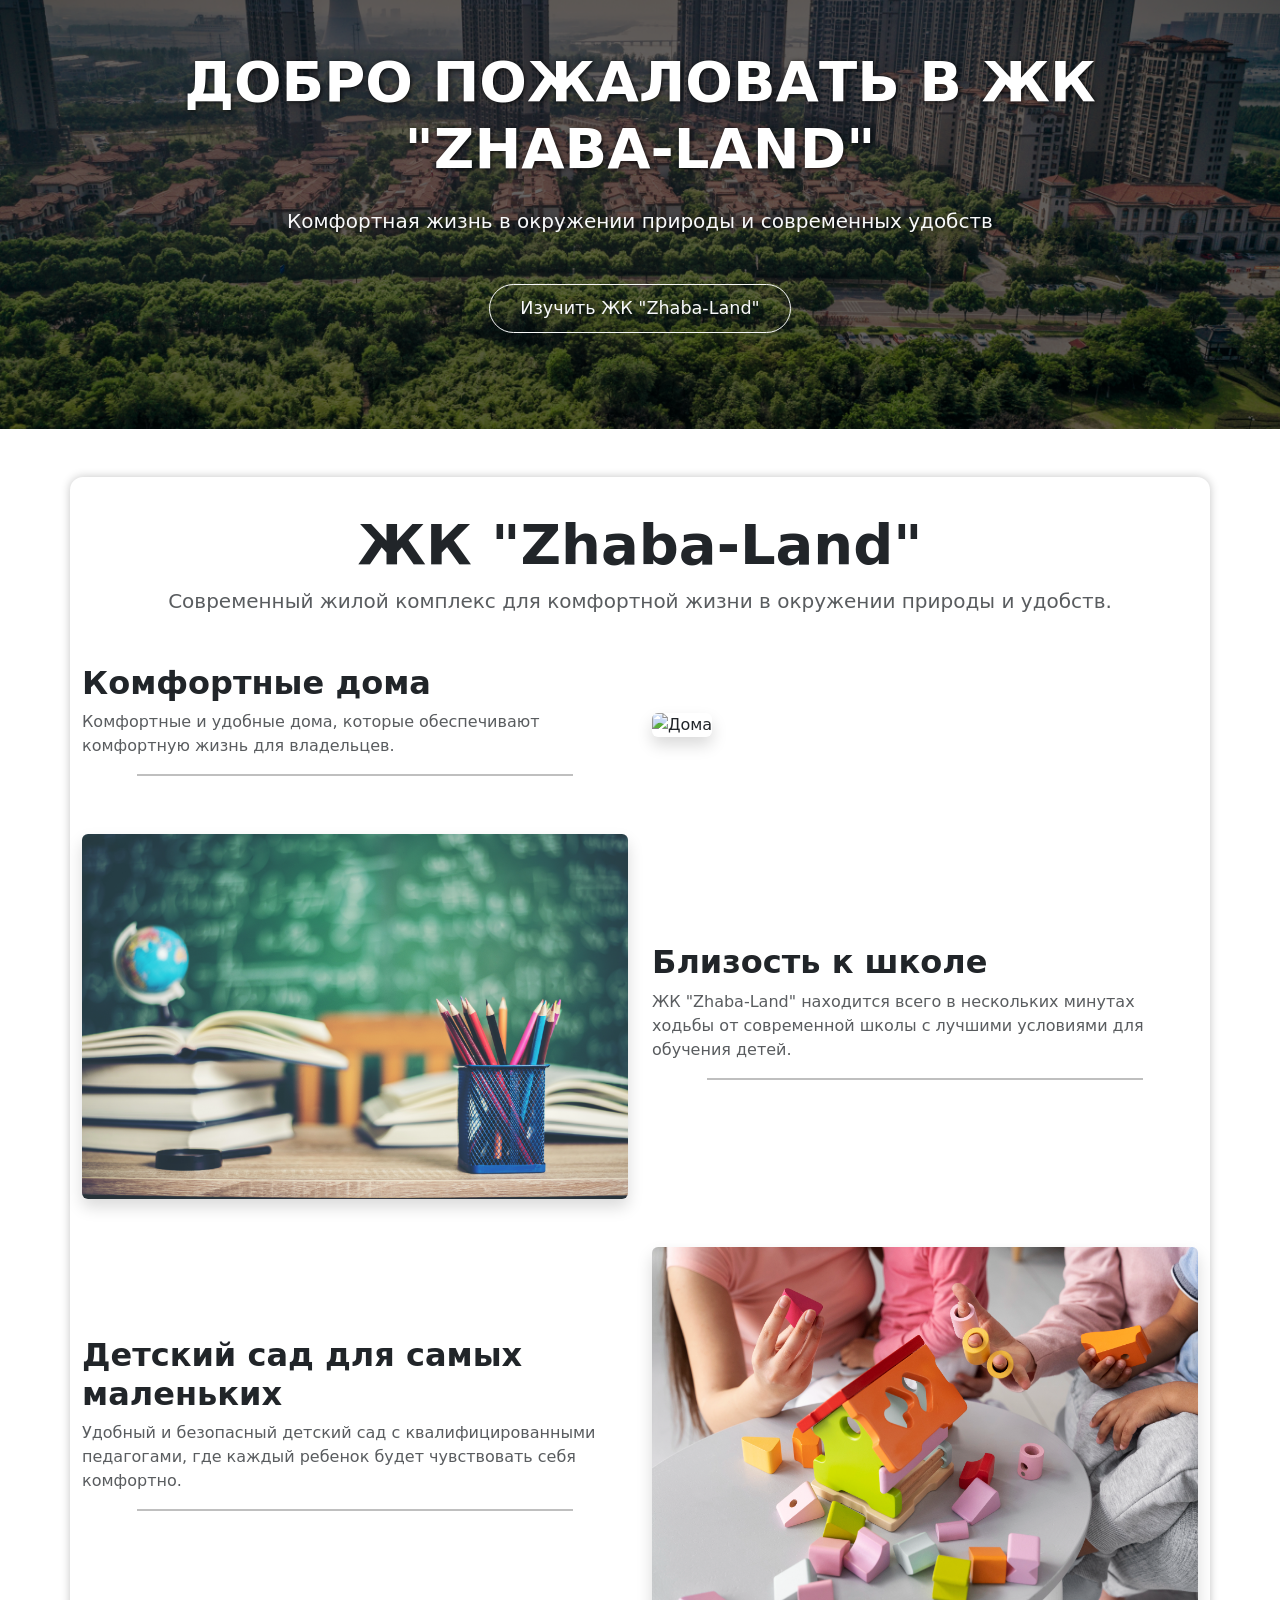
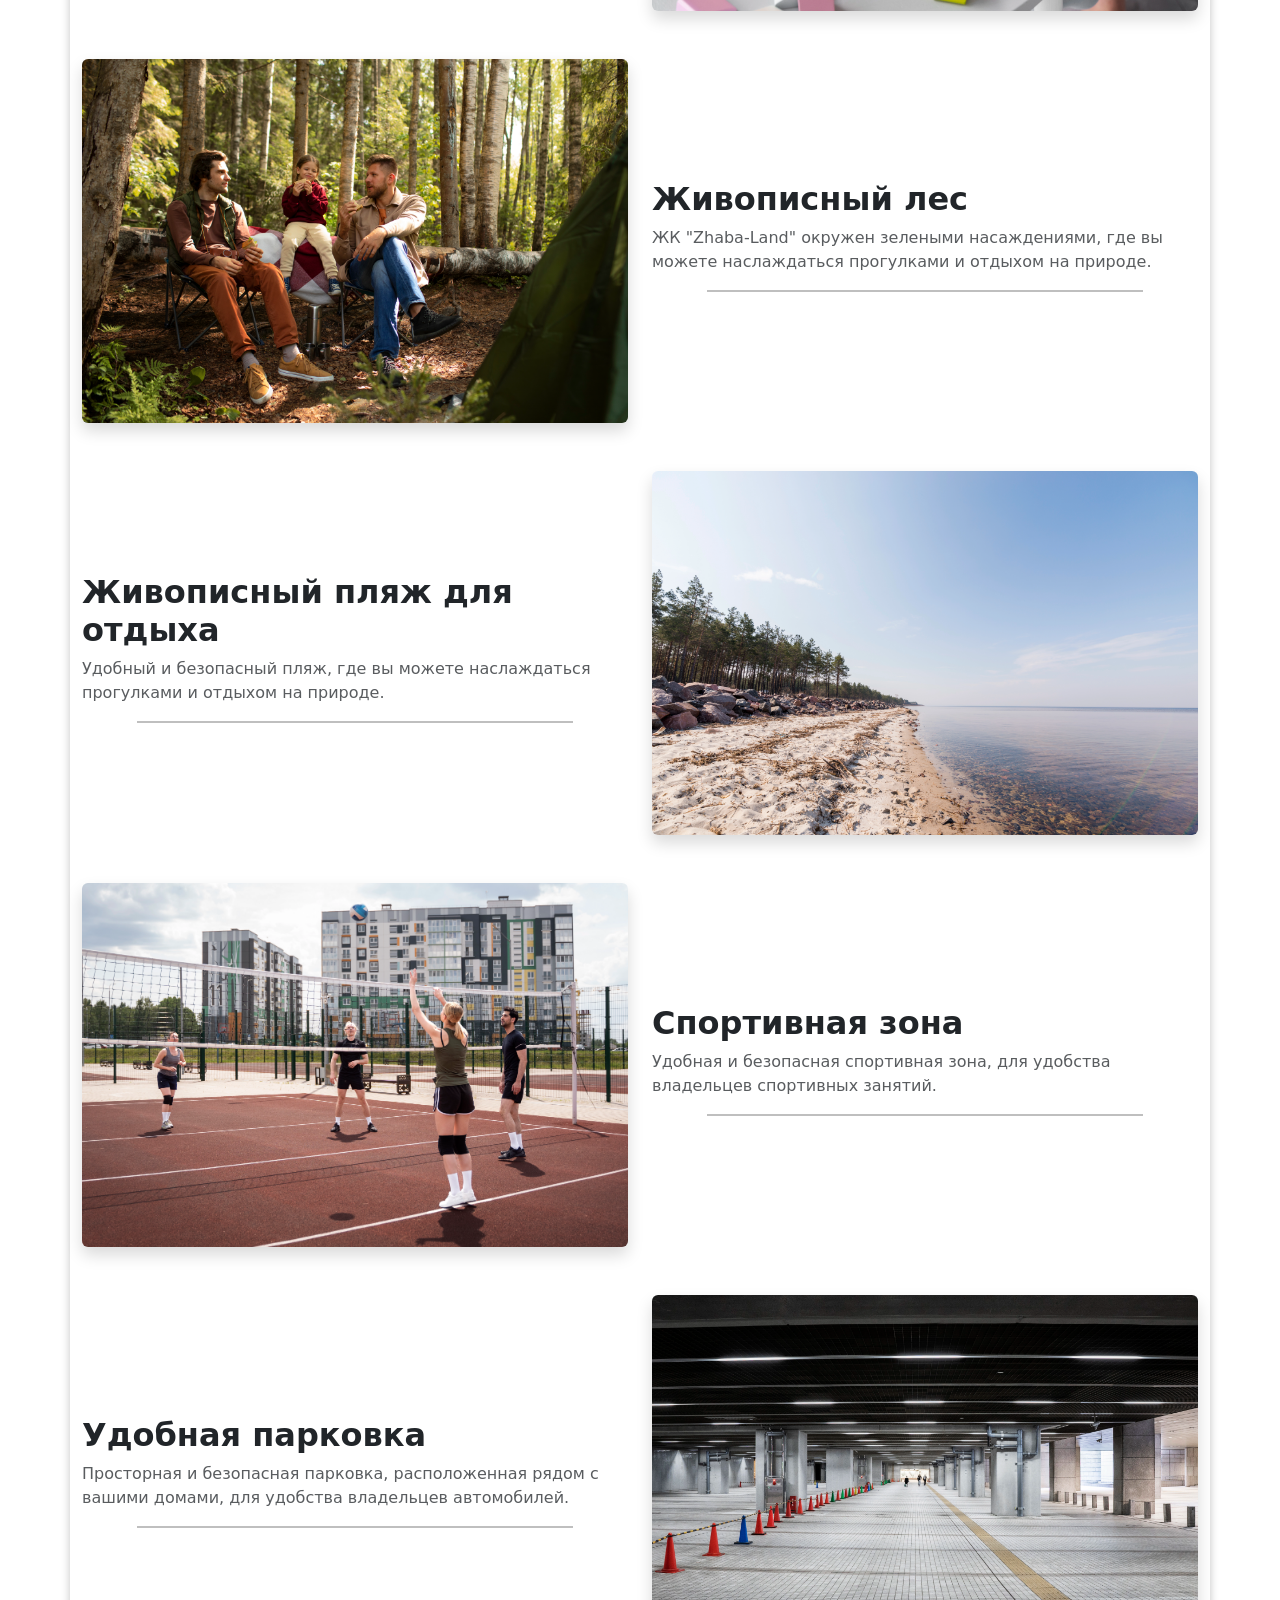
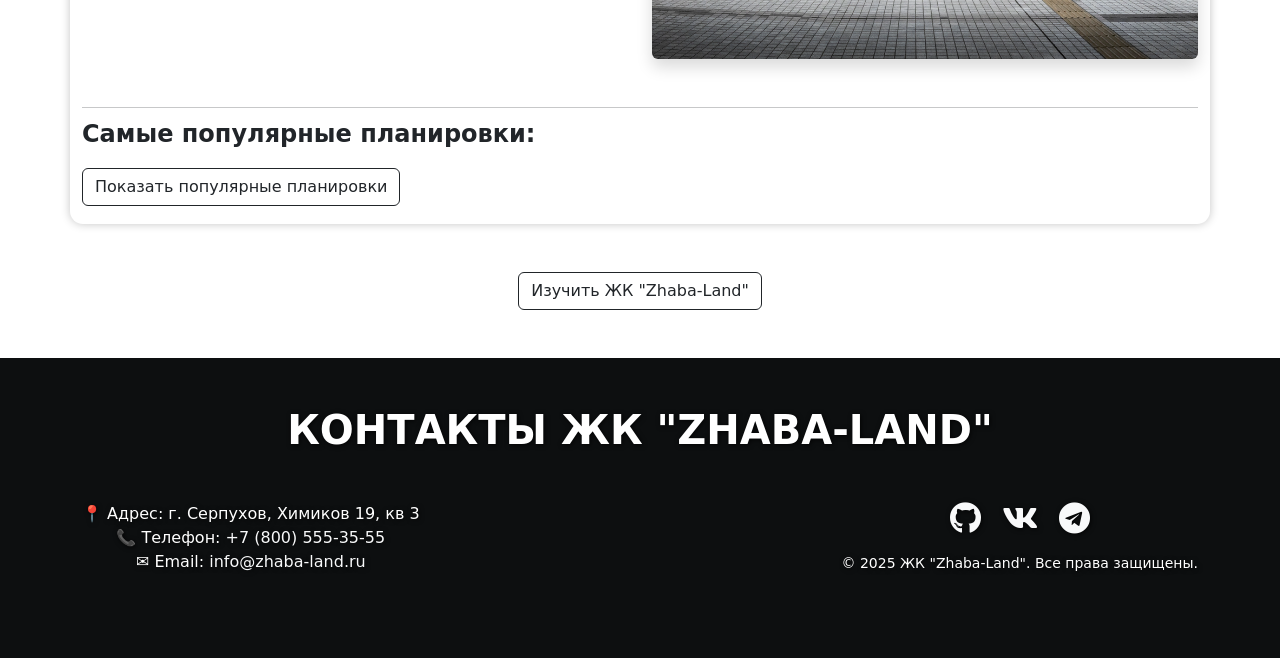
==== commit 60dd0c26: "update html and add more optimization" ====
--- a/project-1/index.html
+++ b/project-1/index.html
@@ -57,7 +57,7 @@
 </section>
 <section class="row align-items-center mb-5">
   <div class="col-md-6 order-md-2">
-    <img src="../image/house.webp" alt="Дома" class="img-fluid rounded shadow">
+    <img src="../image/house.webp" loading="lazy" alt="Дома" class="img-fluid rounded shadow">
   </div>
   <div class="col-md-6">
     <h2 class="fw-bold">Комфортные дома</h2>
@@ -69,7 +69,7 @@
 </section>
 <section class="row align-items-center mb-5">
   <div class="col-md-6">
-    <img src="../image/school.webp" alt="Школа рядом с ЖК" class="img-fluid rounded shadow">
+    <img src="../image/school.webp" loading="lazy" alt="Школа рядом с ЖК" class="img-fluid rounded shadow">
   </div>
   <div class="col-md-6">
     <h2 class="fw-bold">Близость к школе</h2>
@@ -81,7 +81,7 @@
 </section>
 <section class="row align-items-center mb-5">
   <div class="col-md-6 order-md-2">
-    <img src="../image/kindergarten.webp" alt="Детский сад рядом с ЖК" class="img-fluid rounded shadow">
+    <img src="../image/kindergarten.webp" loading="lazy" alt="Детский сад рядом с ЖК" class="img-fluid rounded shadow">
   </div>
   <div class="col-md-6 order-md-1">
     <h2 class="fw-bold">Детский сад для самых маленьких</h2>
@@ -93,7 +93,7 @@
 </section>
 <section class="row align-items-center mb-5">
   <div class="col-md-6">
-    <img src="../image/forest.webp" alt="Лес рядом с ЖК" class="img-fluid rounded shadow">
+    <img src="../image/forest.webp" loading="lazy" alt="Лес рядом с ЖК" class="img-fluid rounded shadow">
   </div>
   <div class="col-md-6">
     <h2 class="fw-bold">Живописный лес</h2>
@@ -105,7 +105,7 @@
 </section>
 <section class="row align-items-center mb-5">
   <div class="col-md-6 order-md-2">
-    <img src="../image/beach.webp" alt="Пляж рядом с ЖК" class="img-fluid rounded shadow">
+    <img src="../image/beach.webp" loading="lazy" alt="Пляж рядом с ЖК" class="img-fluid rounded shadow">
   </div>
   <div class="col-md-6">
     <h2 class="fw-bold">Живописный пляж для отдыха</h2>
@@ -117,7 +117,7 @@
 </section>
 <section class="row align-items-center mb-5">
   <div class="col-md-6">
-    <img src="../image/sport-zone.webp" alt="Спортивная зона рядом с ЖК" class="img-fluid rounded shadow">
+    <img src="../image/sport-zone.webp" loading="lazy" alt="Спортивная зона рядом с ЖК" class="img-fluid rounded shadow">
   </div>
   <div class="col-md-6 order-md-1">
     <h2 class="fw-bold">Спортивная зона</h2>
@@ -129,7 +129,7 @@
 </section>
 <section class="row align-items-center">
   <div class="col-md-6 order-md-2">
-    <img src="../image/parking.webp" alt="Парковка рядом с ЖК" class="img-fluid rounded shadow">
+    <img src="../image/parking.webp" loading="lazy" alt="Парковка рядом с ЖК" class="img-fluid rounded shadow">
   </div>
   <div class="col-md-6 order-md-1">
     <h2 class="fw-bold">Удобная парковка</h2>
@@ -149,7 +149,7 @@
     <section class="container my-5" id="andromeda">
       <div class="row align-items-center">
         <div class="col-lg-6 mb-4 mb-lg-0">
-          <img src="../image/floor-plan-1.jpeg" alt="Планировка этажа" class="img-fluid rounded shadow">
+          <img src="../image/floor-plan-1.jpeg" loading="lazy" alt="Планировка этажа" class="img-fluid rounded shadow">
         </div>
         <div class="col-lg-6">
           <h2 class="fw-bold">Планировка этажа дома "Андромеда"</h2>
@@ -173,7 +173,7 @@
     <section class="container my-5 mb-5">
       <div class="row align-items-center">
         <div class="col-lg-6 order-md-2">
-          <img src="../image/floor-plan-2.jpg" alt="Планировка этажа" class="img-fluid rounded shadow">
+          <img src="../image/floor-plan-2.jpg" loading="lazy" alt="Планировка этажа" class="img-fluid rounded shadow">
         </div>
         <div class="col-lg-6">
           <h2 class="fw-bold">Планировка этажа дома "Зевс"</h2>
@@ -197,7 +197,7 @@
     <section class="container my-5">
       <div class="row align-items-center">
         <div class="col-lg-6 mb-4 mb-lg-0">
-          <img src="../image/floor-plan-3.jpg" alt="Планировка этажа" class="img-fluid rounded shadow">
+          <img src="../image/floor-plan-3.jpg" loading="lazy" alt="Планировка этажа" class="img-fluid rounded shadow">
         </div>
         <div class="col-lg-6">
           <h2 class="fw-bold">Планировка этажа дома "Зодиак"</h2>
@@ -280,8 +280,5 @@
     </div>
   </div>
 </footer>
-<div id="loading-overlay">
-  <div class="spinner"></div>
-</div>
 </body>
 </html>
--- a/css/main.css
+++ b/css/main.css
@@ -122,7 +122,7 @@
     border-radius: 0;
 }
 header {
-    background-image: url('../image/karousel-1.jpg');
+    background-image: url('../image/karousel-1.webp');
     background-size: cover;
     animation: changeBackground 12s ease-in-out infinite;
     background-size: cover;
@@ -374,4 +374,40 @@
 }
 section.row.align-items-center h2, section.row.align-items-center p, section.row.align-items-center hr, section.row.align-items-center img {
   animation: fadeInUp 1s ease-out;
+}
+@media (max-width: 768px) {
+  header {
+    height: 100vw;
+  }
+  .container-from-image {
+    width: 100%;
+  }
+  header {
+    height: 100vw;
+  }
+  header .overlay {
+    height: 100vw;
+  }
+  section.row.align-items-center {
+    flex-direction: column;
+  }
+  section.row.align-items-center img {
+    width: 100%;
+  }
+  section.row.align-items-center .col-md-6 {
+    width: 100%;
+  }
+  section.row.align-items-center h2, section.row.align-items-center p {
+    text-align: center;
+  }
+  section.row.align-items-center hr {
+    width: 100%;
+  }
+  footer {
+    margin-left: auto;
+    margin-right: auto;
+  }
+  footer h2 {
+    font-size: 2rem;
+  }
 }
